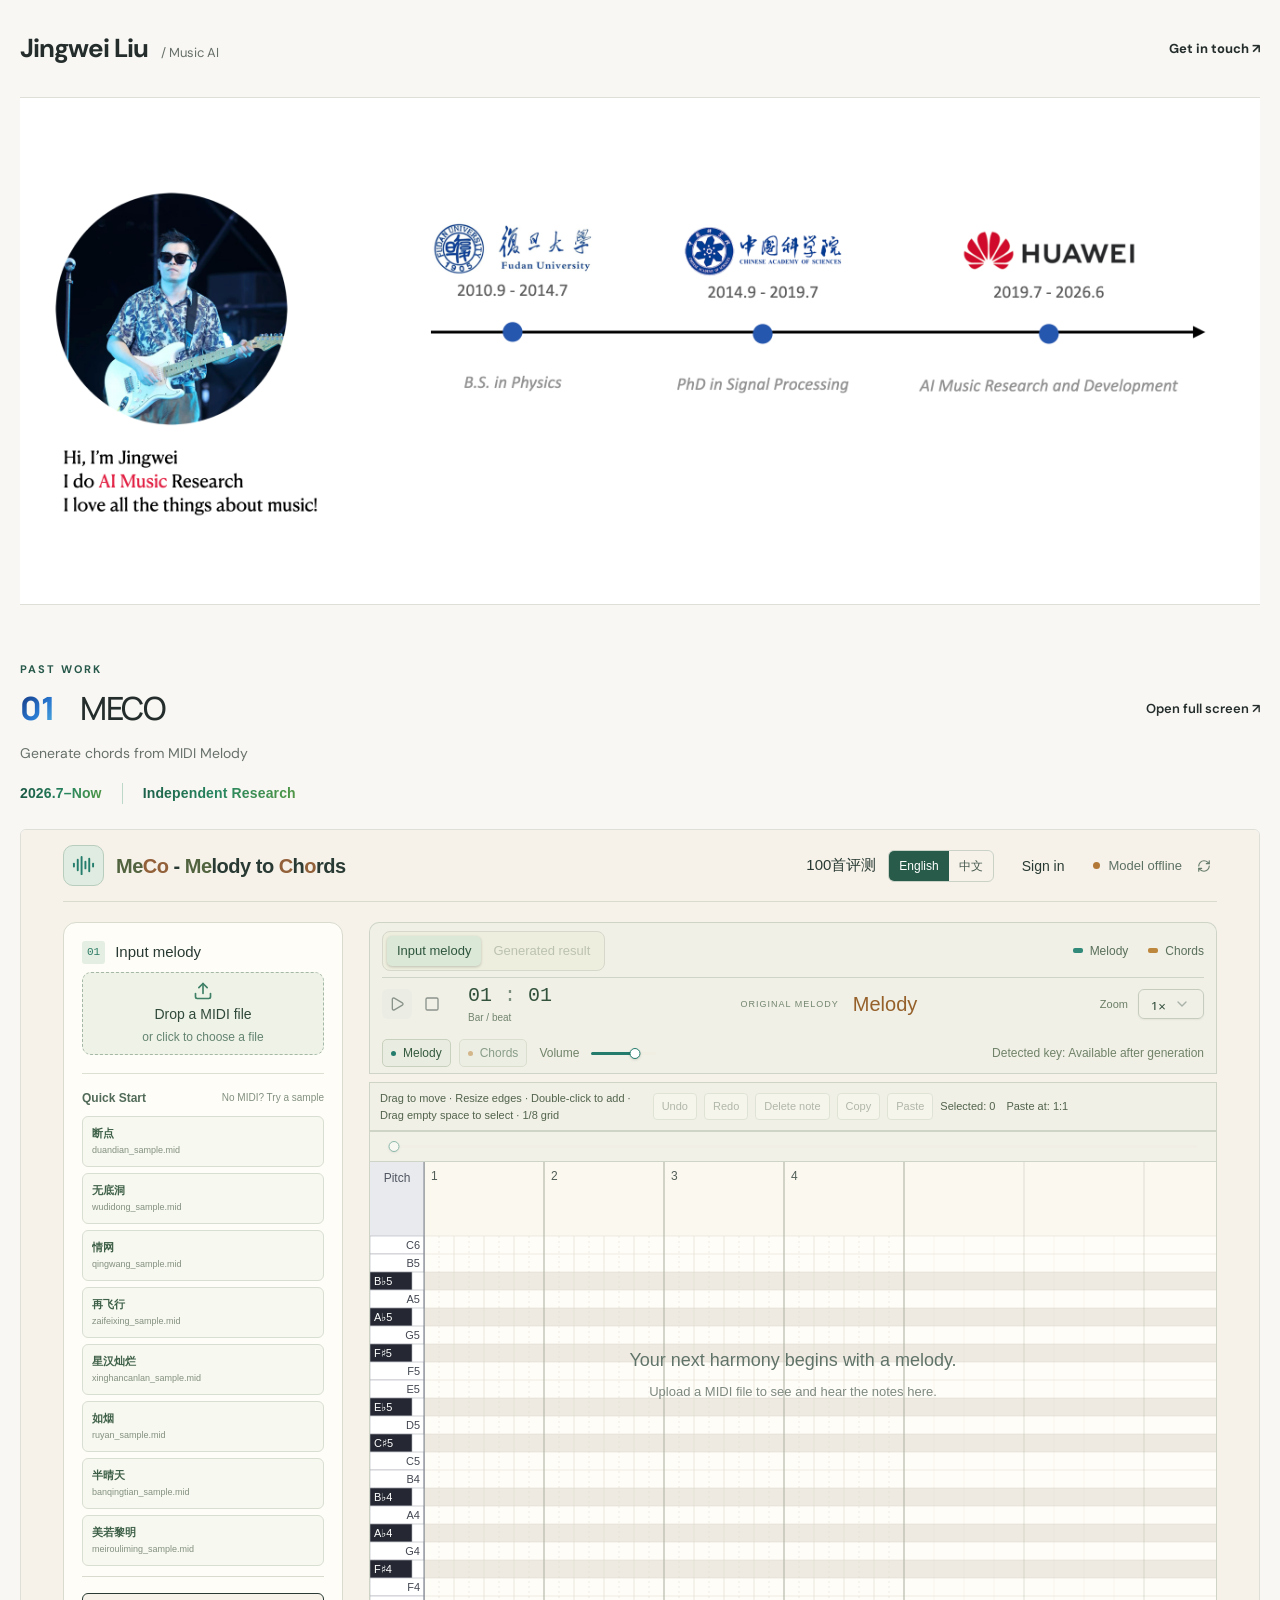
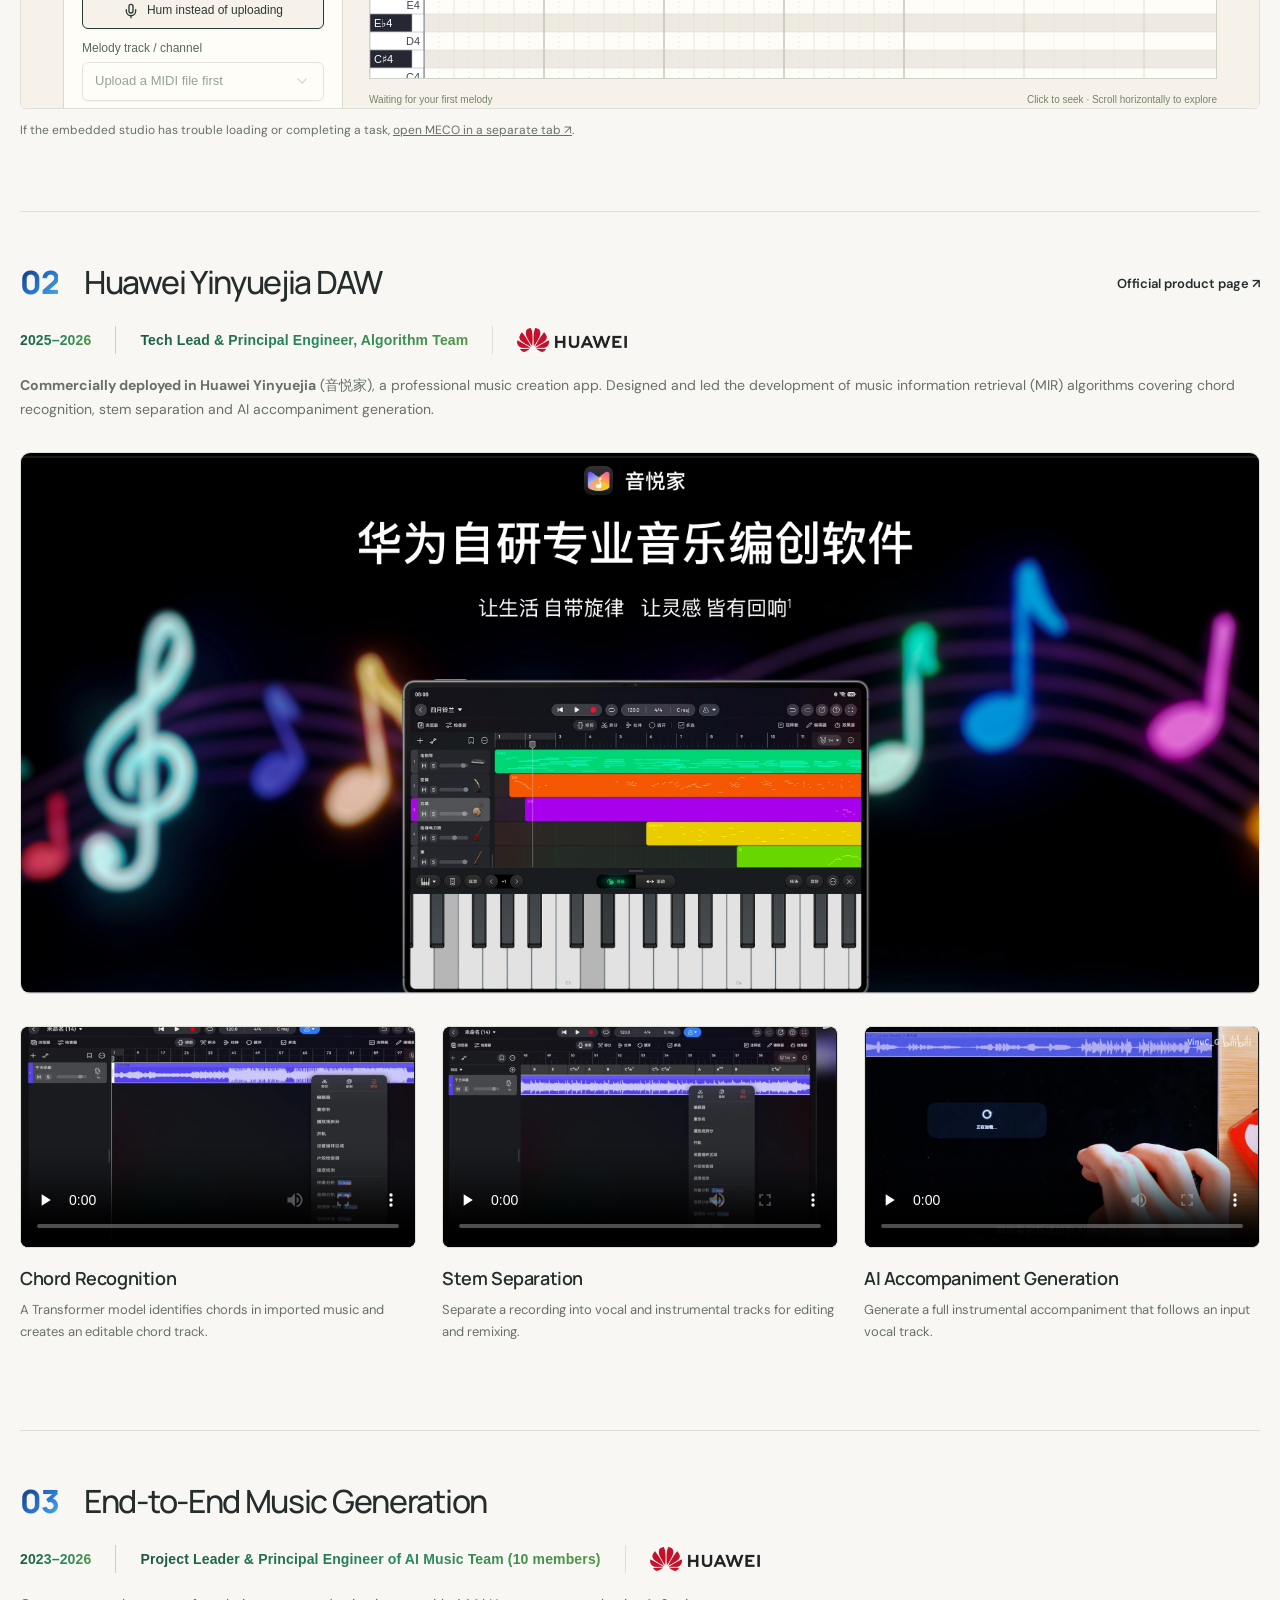
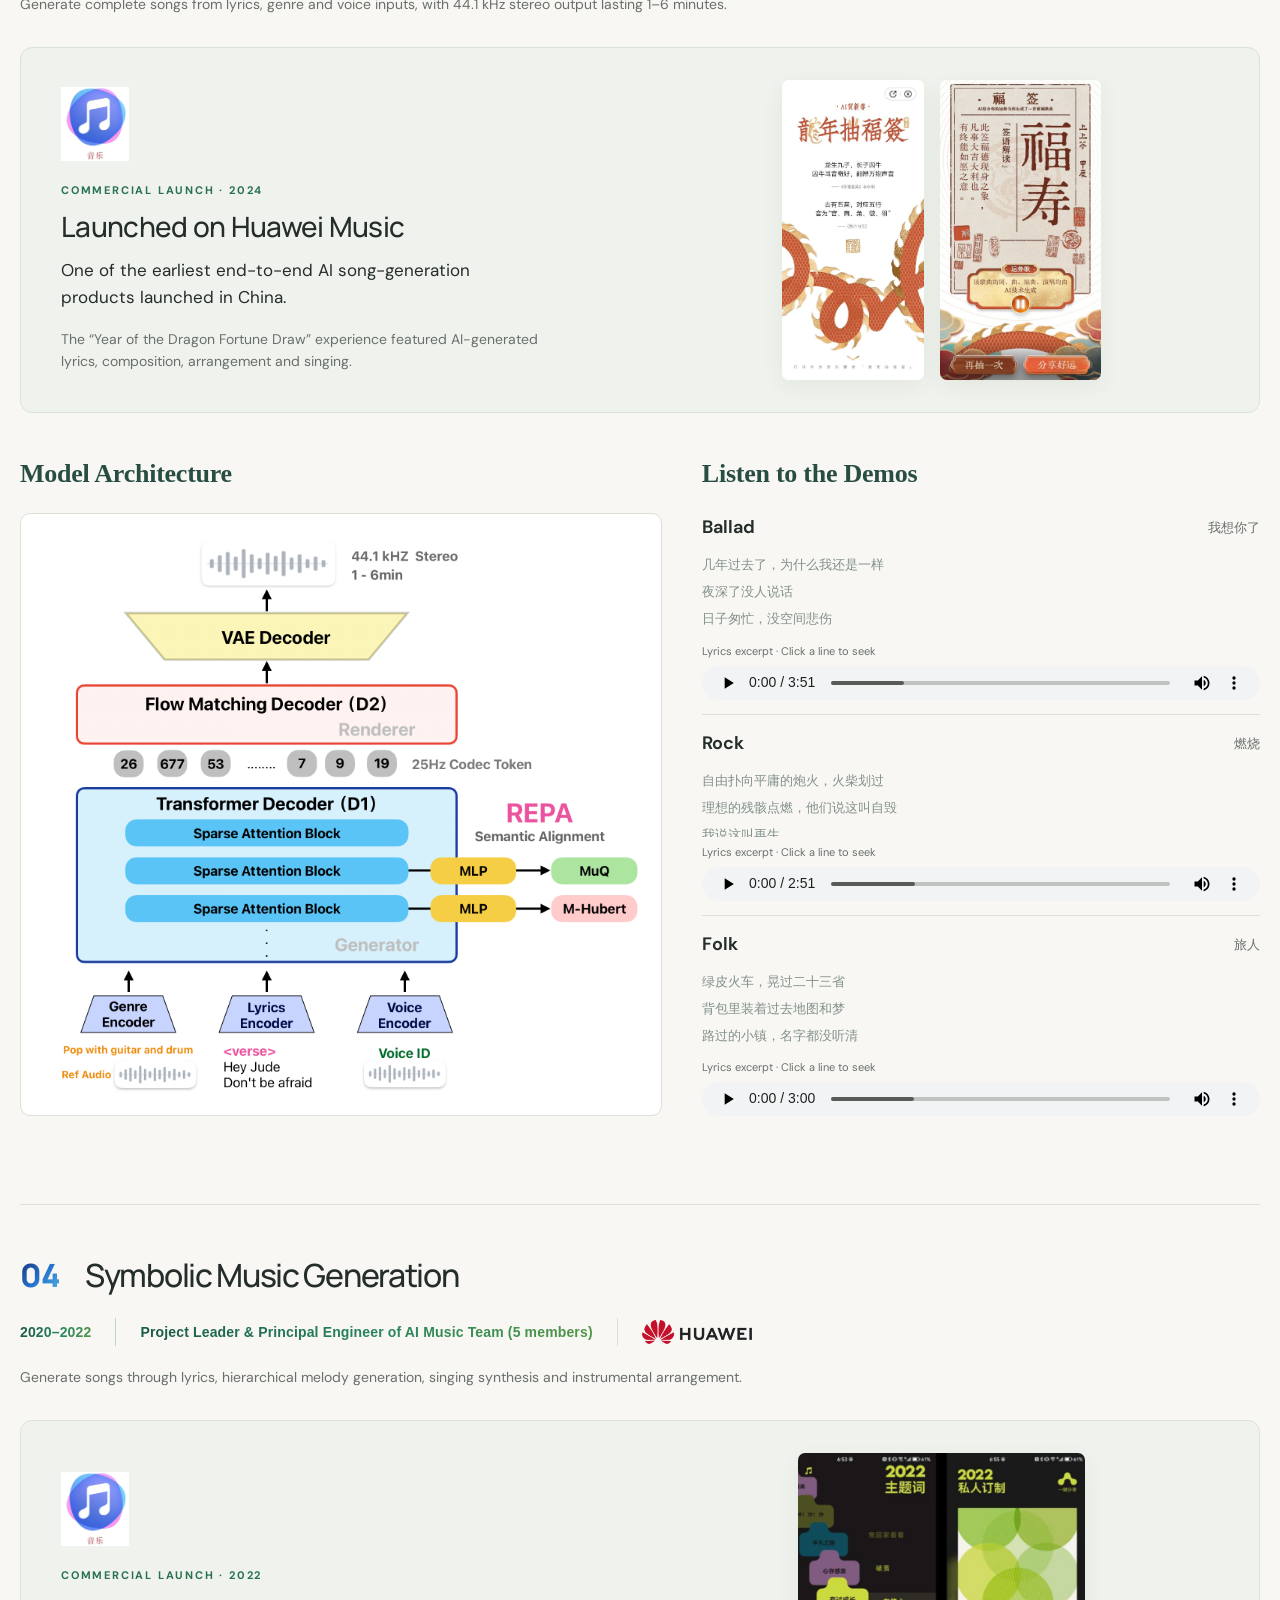
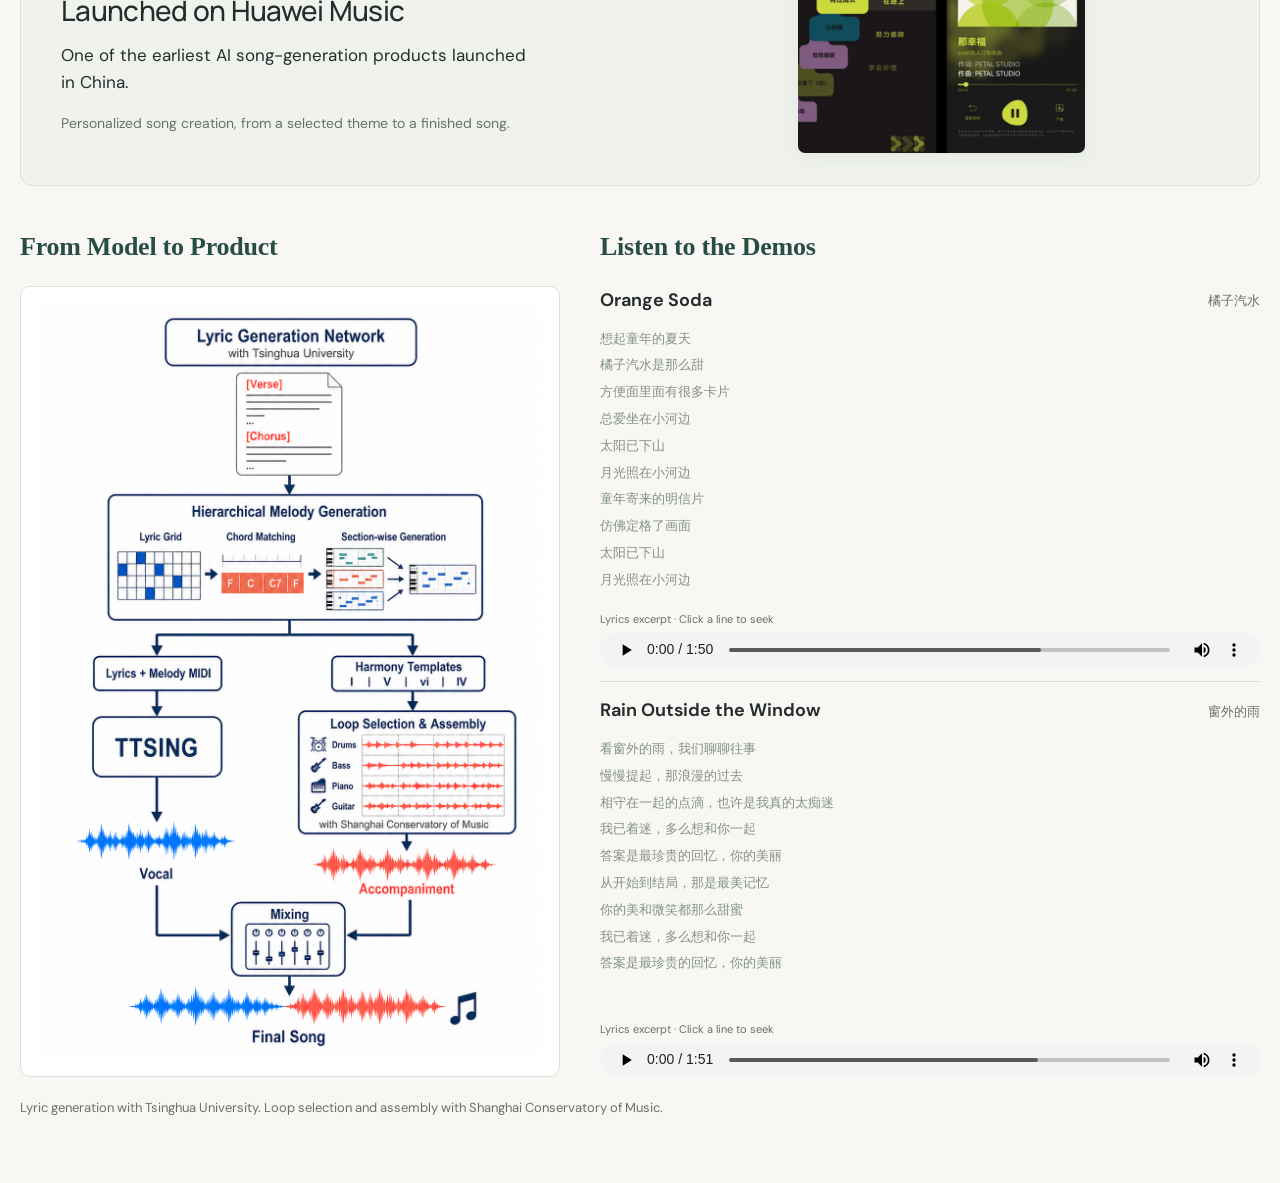
==== index.html @ c00fc721 "Publish homepage and independent bilingual MECO" ====
<!doctype html>
<html lang="en">
<head>
<meta charset="utf-8"><meta name="viewport" content="width=device-width,initial-scale=1">
<title>Jingwei Liu — Music AI Researcher</title>
<meta name="description" content="Jingwei Liu — controllable music generation, music information retrieval, and efficient music AI. Research and systems from musical structure to sound.">
<link rel="stylesheet" href="style.css"><style>.meco-section{padding-left:0;padding-right:0}@media(max-width:600px){.meco-section{padding-left:12px;padding-right:12px}}</style>
<style>
header{padding-left:0;padding-right:0;gap:24px}header nav{margin-left:auto;justify-content:flex-end;text-align:right}
@media(max-width:600px){header{padding-left:12px;padding-right:12px;gap:12px}.wordmark span{display:none}}
.meco-heading{display:grid;grid-template-columns:minmax(0,1fr) auto;column-gap:28px;row-gap:0;align-items:center}
.meco-heading>div{display:contents}
.meco-heading .eyebrow{grid-column:1/-1;grid-row:1}
.meco-heading h2{grid-column:1;grid-row:2;display:flex;align-items:baseline;gap:26px}
.meco-heading>div>p:not(.eyebrow){grid-column:1/-1}
.meco-heading>a{grid-column:2;grid-row:2;align-self:center;justify-self:end;margin:0}
.work-number{flex:none;font-weight:800;letter-spacing:-1.5px;color:#286ac3;background:linear-gradient(135deg,#163c85 10%,#2876cf 55%,#55b4e0 100%);background-clip:text;-webkit-background-clip:text;-webkit-text-fill-color:transparent}
.meco-heading .meco-period{display:flex;align-items:center;flex-wrap:wrap;gap:12px 20px;font-family:-apple-system,BlinkMacSystemFont,"Segoe UI",sans-serif;font-size:13px;letter-spacing:.15px;font-weight:700;color:#a76a2a;margin:18px 0 0;line-height:1.5}
.meco-period time{font-variant-numeric:lining-nums tabular-nums;white-space:nowrap}
.research-type{font:inherit;letter-spacing:inherit;border-left:1px solid #bdd7c8;padding-left:20px}
.meco-period time,.meco-period .research-type{color:#237153;background:linear-gradient(110deg,#185442 0%,#288660 55%,#529744 100%);background-clip:text;-webkit-background-clip:text;-webkit-text-fill-color:transparent}
@media(max-width:600px){.meco-heading{column-gap:14px}.meco-heading h2{gap:18px}.meco-heading>a{font-size:11px;white-space:normal;max-width:90px;text-align:right}}
.product-work{padding:52px 0 64px;border-top:1px solid var(--line);margin-top:24px}
.product-work .meco-heading h2,.product-work .meco-heading>a{grid-row:1}
.product-work .meco-heading{margin-bottom:30px}
.project-meta-row{grid-column:1/-1;display:flex;align-items:center;flex-wrap:wrap;gap:16px 24px;margin:24px 0 12px;font-size:14px;line-height:1.4}
.project-meta-row>time,.project-meta-row>.project-role,.project-meta-row>.project-employer{display:flex;align-items:center;min-height:28px}
.project-meta-row .project-employer{display:flex;align-items:center;padding-left:24px;border-left:1px solid var(--line)}
.project-employer img{display:block;width:110px;height:auto}
.project-meta-row time{font-weight:700;font-variant-numeric:tabular-nums;white-space:nowrap;color:#237153;background:linear-gradient(110deg,#185442,#529744);background-clip:text;-webkit-background-clip:text;-webkit-text-fill-color:transparent}
.project-role{display:flex;align-items:baseline;flex-wrap:wrap;gap:6px 12px;font:inherit;letter-spacing:inherit;padding-left:24px;border-left:1px solid #bdd7c8}
.meco-heading p.meco-period,.project-meta-row{font-family:-apple-system,BlinkMacSystemFont,"Segoe UI",sans-serif;font-size:14px;font-weight:700;letter-spacing:.15px;line-height:1.5}
.meco-period time,.meco-period .research-type,.project-meta-row time,.project-meta-row .project-role{color:#237153;background:linear-gradient(110deg,#185442 0%,#288660 55%,#529744 100%);background-clip:text;-webkit-background-clip:text;-webkit-text-fill-color:transparent}
.project-role small{font-size:10px;letter-spacing:1.4px;text-transform:uppercase;color:var(--muted);font-weight:600}
.product-work .project-summary{max-width:none;width:100%;margin-top:8px;line-height:1.7}
.product-overview{display:block;margin:0 0 32px;overflow:hidden;border:1px solid var(--line);border-radius:10px;background:#000;transition:box-shadow .2s}
.product-overview:hover{box-shadow:0 8px 26px #242d2b18}
.product-overview img{display:block;width:100%;height:auto}
.product-overview:focus-visible{outline:3px solid #288660;outline-offset:5px}
.product-videos{display:grid;grid-template-columns:repeat(3,minmax(0,1fr));gap:26px}
.product-demo{margin:0;min-width:0}
.product-demo video{display:block;width:100%;aspect-ratio:16/9;object-fit:contain;background:#15171b;border:1px solid var(--line);border-radius:8px}
.product-demo figcaption{padding:18px 0 0}
.product-demo h3{font-size:18px;letter-spacing:-.4px;font-weight:600;line-height:1.4}
.product-demo p{font-size:13px;line-height:1.65;color:var(--muted);margin:8px 0 0}
@media(max-width:800px){.product-videos{grid-template-columns:1fr;gap:30px}.product-work{padding-left:12px;padding-right:12px}.product-demo h3{font-size:18px}}

.generation-layout{display:grid;grid-template-columns:minmax(0,1.15fr) minmax(0,1fr);gap:48px;align-items:start}
.generation-layout h3{font-size:22px;margin:0 0 22px;letter-spacing:-.5px}
.model-flow{padding:28px;background:#fff;border:1px solid var(--line);border-radius:12px;text-align:center;color:#283c40}
.model-inputs{display:flex;gap:10px;justify-content:center}.model-inputs span{flex:1;padding:12px 5px;background:#eef3f8;border-radius:5px;font-size:13px}
.model-stage{padding:16px 12px;border:1px solid #c6d7e9;background:#f1f6fb;border-radius:7px;font-weight:650;font-size:16px}.model-stage small{display:block;font-size:12px;font-weight:400;line-height:1.6;color:#5e737c;margin-top:5px}
.model-arrow{display:block;color:#7e9995;font-size:21px;line-height:1.7}.model-stage.renderer{background:#f4f7f0;border-color:#ccd8be}.model-stage.output{background:#1e5547;border:0;color:white}.model-stage.output small{color:#d5e5df}
.model-caption{color:var(--muted);font-size:13px;line-height:1.7;margin:16px 0 0}
.song-demo{padding:20px 0;border-top:1px solid var(--line)}.song-demo:first-of-type{padding-top:0;border-top:0}.song-demo header{padding:0;margin:0 0 10px;border:0;display:flex;justify-content:space-between;align-items:center}.song-demo h4{font-size:20px;font-weight:650;margin:0}.song-demo header span{font-size:13px;color:var(--muted)}.song-demo p{font-size:14px;line-height:1.7;color:var(--muted);margin:0 0 12px}.song-demo audio{display:block;width:100%;height:42px}
.launch-note{padding:18px 22px;border-left:3px solid #398a65;background:#edf3ed;margin:0 0 34px;color:#245a45;font-size:15px;line-height:1.6}.launch-note strong{display:block;font-weight:700}.launch-note span{font-size:13px;color:#597369}
@media(max-width:800px){.generation-layout{grid-template-columns:1fr;gap:32px}.model-flow{padding:20px}.generation-layout h3{font-size:20px}}

.original-model{display:block;background:white;border:1px solid var(--line);border-radius:10px;padding:18px}.original-model img{display:block;width:100%;height:auto}.song-demo header{height:auto;min-height:0;max-width:none}.song-demo{padding:22px 0}.lyric-window{height:132px;overflow-y:auto;scroll-behavior:smooth;position:relative;margin:12px 0 16px;scrollbar-width:thin}.lyric-line{display:block;width:100%;text-align:left;background:none;border:0;padding:6px 0;color:#829089;font:inherit;font-size:14px;line-height:1.65;cursor:pointer;transition:color .2s}.lyric-line.is-active{color:#216449;font-weight:700}.lyric-line:hover{color:#216449}.lyric-line:focus-visible{outline:2px solid #216449;outline-offset:-2px}.lyric-status{font-size:12px;color:var(--muted)}@media(prefers-reduced-motion:reduce){.lyric-window{scroll-behavior:auto}.lyric-line{transition:none}}

.music-launch{display:grid;grid-template-columns:1fr 1fr;gap:48px;align-items:center;padding:32px 40px;margin:0 0 44px;background:#f0f3ed;border:1px solid #d9e3d6;border-radius:12px}
.music-app-icon{width:68px;height:auto;display:block;margin-bottom:20px}.launch-kicker{font-size:11px;letter-spacing:1.8px;color:#287250;font-weight:700;margin:0 0 10px}.launch-copy h3{font-size:28px;letter-spacing:-.7px;line-height:1.2;margin:0 0 14px}.launch-copy>p:not(.launch-kicker){font-size:17px;line-height:1.6;margin:0 0 16px;max-width:480px}.launch-copy>p.launch-detail{font-size:14px;color:var(--muted);margin-bottom:0}.launch-gallery{display:flex;gap:16px;justify-content:center;align-items:center}.launch-gallery a{display:block;max-width:44%;border-radius:7px;overflow:hidden;box-shadow:0 6px 22px #243d3010}.launch-gallery img{display:block;width:auto;max-width:100%;height:300px;object-fit:contain;background:white}
.generation-layout{grid-template-columns:minmax(0,1.15fr) minmax(0,1fr);gap:0 40px;align-items:stretch}.model-column,.demo-column{display:contents}.model-column h3{grid-column:1;grid-row:1}.demo-column h3{grid-column:2;grid-row:1}.original-model{grid-column:1;grid-row:2}.demo-list{grid-column:2;grid-row:2;height:0;min-height:100%;display:grid;grid-template-rows:repeat(3,minmax(0,1fr));gap:0}
.demo-list .song-demo{min-height:0;display:flex;flex-direction:column;padding:14px 0;overflow:hidden}.demo-list .song-demo:first-child{padding-top:0}.demo-list .song-demo:last-child{padding-bottom:0}.demo-list .song-demo header{flex:none;margin:0 0 6px}.demo-list .song-demo h4{font-size:18px}.demo-list .lyric-window{height:0;min-height:32px;flex:1;margin:4px 0 8px}.demo-list .lyric-line{font-size:13px;padding:3px 0;line-height:1.6}.demo-list .lyric-status{font-size:11px;margin:0 0 6px;line-height:1.4}.demo-list audio{height:34px;flex:none}
@media(max-width:1000px){.music-launch{padding:24px;gap:24px}.launch-gallery img{height:250px}.generation-layout{column-gap:24px}.original-model{padding:12px}}
@media(max-width:1000px){.music-launch{grid-template-columns:1fr;padding:24px 20px;gap:26px}.launch-copy h3{font-size:24px}.launch-gallery img{height:auto;max-height:330px;width:100%}.generation-layout{display:block}.model-column,.demo-column{display:block}.demo-column{margin-top:28px}.demo-list{height:auto;min-height:0;display:block}.demo-list .song-demo{padding:18px 0;overflow:visible}.demo-list .lyric-window{height:90px;flex:none}.demo-list audio{height:40px}.music-app-icon{width:56px}}

/* Editorial headings for the architecture and listening sections. */
.generation-layout h3{font-family:Georgia,"Times New Roman",serif;font-size:26px;font-weight:600;letter-spacing:-.25px;line-height:1.3;color:#284d43;margin:0 0 22px;font-kerning:normal}
@media(max-width:800px){.generation-layout h3{font-size:23px;margin-bottom:18px}}

#symbolic-generation .generation-layout{grid-template-columns:minmax(0,.9fr) minmax(0,1.1fr)}
#symbolic-generation .demo-list{grid-template-rows:repeat(2,minmax(0,1fr))}
.symbolic-gallery a{max-width:100%}.symbolic-gallery img{height:300px;width:auto}
.collaboration-note{font-size:13px;line-height:1.7;color:var(--muted);margin:20px 0 0}
@media(max-width:1000px){.symbolic-gallery img{height:auto;max-height:340px;width:100%}}
</style>
</head>
<body>
<header><a class="wordmark" href="#">Jingwei Liu<span> / Music AI</span></a><nav aria-label="Main navigation"><a class="nav-contact" href="mailto:jingweiliu.research@gmail.com">Get in touch ↗</a></nav></header>
<main>
<section class="cover-hero" aria-label="Jingwei Liu — introduction">
<h1 class="visually-hidden">Hi, I’m Jingwei. I do AI Music Research. I love all the things about music!</h1>
<img class="intro-cover" src="assets/intro-cover.png" alt="Jingwei playing guitar on stage. Education and career timeline: Fudan University, B.S. in Physics, September 2010–July 2014; Chinese Academy of Sciences, PhD in Signal Processing, September 2014–July 2019; Huawei, AI Music Research and Development, July 2019–June 2026." width="2668" height="862" fetchpriority="high">
<div class="cover-actions"></div>
</section>
<section id="meco" class="meco-section" aria-labelledby="meco-title">
<div class="meco-heading"><div><p class="eyebrow">PAST WORK</p><h2 id="meco-title"><span class="work-number">01</span><span>MECO</span></h2><p>Generate chords from MIDI Melody</p><p class="meco-period"><time datetime="2026-07">2026.7–Now</time><span class="research-type">Independent Research</span></p></div><a class="text-link" href="meco/" target="_blank" rel="noopener">Open full screen ↗</a></div>
<iframe src="meco/?v=a233455b7c97" title="MECO interactive chord generation studio" allow="autoplay; fullscreen; microphone" loading="lazy" referrerpolicy="strict-origin-when-cross-origin"></iframe>
<p class="meco-help">If the embedded studio has trouble loading or completing a task, <a href="meco/" target="_blank" rel="noopener">open MECO in a separate tab ↗</a>.</p>
</section>
<section id="yinyuejia" class="product-work" aria-labelledby="yinyuejia-title">
<div class="meco-heading"><div>
<h2 id="yinyuejia-title"><span class="work-number">02</span><span>Huawei Yinyuejia DAW</span></h2>
<div class="project-meta-row"><time>2025–2026</time><span class="project-role">Tech Lead &amp; Principal Engineer, Algorithm Team</span><span class="project-employer"><img src="assets/yinyuejia/huawei-logo.png" alt="Huawei" width="110" loading="lazy"></span></div>
<p class="project-summary"><strong>Commercially deployed in Huawei Yinyuejia</strong> (音悦家), a professional music creation app. Designed and led the development of music information retrieval (MIR) algorithms covering chord recognition, stem separation and AI accompaniment generation.</p>
</div><a class="text-link" href="https://consumer.huawei.com/cn/mobileservices/yinyuejia/" target="_blank" rel="noopener">Official product page ↗</a></div>
<a class="product-overview" href="https://consumer.huawei.com/cn/mobileservices/yinyuejia/" target="_blank" rel="noopener" aria-label="Explore Huawei Yinyuejia on the official product website (Chinese)"><img src="assets/yinyuejia/product-overview.png" alt="Huawei Yinyuejia professional music creation software: official product visual with a tablet showing the multitrack studio and virtual piano." loading="lazy"></a>
<div class="product-videos">
<figure class="product-demo">
<video controls playsinline preload="none" poster="assets/yinyuejia/chord-recognition.jpg" aria-label="Huawei Yinyuejia chord recognition demonstration"><source src="assets/yinyuejia/chord-recognition.mp4" type="video/mp4">Your browser does not support video. <a href="assets/yinyuejia/chord-recognition.mp4">Watch the chord recognition demo</a>.</video>
<figcaption><h3>Chord Recognition</h3><p>A Transformer model identifies chords in imported music and creates an editable chord track.</p></figcaption>
</figure>
<figure class="product-demo">
<video controls playsinline preload="none" poster="assets/yinyuejia/stem-separation.jpg" aria-label="Huawei Yinyuejia stem separation demonstration"><source src="assets/yinyuejia/stem-separation.mp4" type="video/mp4">Your browser does not support video. <a href="assets/yinyuejia/stem-separation.mp4">Watch the stem separation demo</a>.</video>
<figcaption><h3>Stem Separation</h3><p>Separate a recording into vocal and instrumental tracks for editing and remixing.</p></figcaption>
</figure>
<figure class="product-demo">
<video controls playsinline preload="none" poster="assets/yinyuejia/ai-accompaniment.jpg" aria-label="Huawei Yinyuejia AI accompaniment generation demonstration"><source src="assets/yinyuejia/ai-accompaniment.mp4" type="video/mp4">Your browser does not support video. <a href="assets/yinyuejia/ai-accompaniment.mp4">Watch the AI accompaniment demo</a>.</video>
<figcaption><h3>AI Accompaniment Generation</h3><p>Generate a full instrumental accompaniment that follows an input vocal track.</p></figcaption>
</figure>
</div>
</section>
<section id="music-generation" class="product-work" aria-labelledby="music-generation-title">
<div class="meco-heading"><div>
<h2 id="music-generation-title"><span class="work-number">03</span><span>End-to-End Music Generation</span></h2>
<div class="project-meta-row"><time>2023–2026</time><span class="project-role">Project Leader &amp; Principal Engineer of AI Music Team (10 members)</span><span class="project-employer"><img src="assets/yinyuejia/huawei-logo.png" alt="Huawei" width="110" loading="lazy"></span></div>
<p class="project-summary">Generate complete songs from lyrics, genre and voice inputs, with 44.1 kHz stereo output lasting 1–6 minutes.</p>
</div></div>
<div class="music-launch">
<div class="launch-copy"><img class="music-app-icon" src="assets/yinyuejia/huawei-music-icon.png" alt="Huawei Music" width="296" height="322"><p class="launch-kicker">COMMERCIAL LAUNCH · 2024</p><h3>Launched on Huawei Music</h3><p>One of the earliest end-to-end AI song-generation products launched in China.</p><p class="launch-detail">The “Year of the Dragon Fortune Draw” experience featured AI-generated lyrics, composition, arrangement and singing.</p></div>
<div class="launch-gallery"><a href="assets/yinyuejia/huawei-music-campaign.jpg" target="_blank" rel="noopener"><img src="assets/yinyuejia/huawei-music-campaign.jpg" alt="Huawei Music Year of the Dragon Fortune Draw campaign" loading="lazy"></a><a href="assets/yinyuejia/huawei-music-launch.png" target="_blank" rel="noopener"><img src="assets/yinyuejia/huawei-music-launch.png" alt="Fortune card with an AI-generated song, including lyrics, composition, arrangement and singing" loading="lazy"></a></div>
</div>
<div class="generation-layout">
<div class="model-column"><h3>Model Architecture</h3>
<a class="original-model" href="assets/yinyuejia/model-architecture.png" target="_blank" rel="noopener" aria-label="Open original model architecture at full size"><img src="assets/yinyuejia/model-architecture.png" alt="Original architecture diagram from the presentation: Transformer Decoder D1, flow matching Decoder D2, VAE Decoder and REPA alignment." width="1610" height="1506"></a></div>
<div class="demo-column"><h3>Listen to the Demos</h3><div class="demo-list">
<article class="song-demo" data-lyrics="ballad"><header><h4>Ballad</h4><span lang="zh">我想你了</span></header><div class="lyric-window" lang="zh" aria-label="Synced lyrics excerpt"></div><script type="application/json" class="lyric-data">[{"start": 21.64, "end": 27.9, "text": "几年过去了，为什么我还是一样"}, {"start": 28.9, "end": 32.46, "text": "夜深了没人说话"}, {"start": 34.9, "end": 39.96, "text": "日子匆忙，没空间悲伤"}, {"start": 43.92, "end": 49.78, "text": "在这个不停歇的城市里面闯荡"}, {"start": 50.9, "end": 54.3, "text": "我开始学会遗忘"}, {"start": 56.02, "end": 60.96, "text": "关于爱情渐渐地被边缘化"}, {"start": 60.96, "end": 66.46, "text": "关于幸福甚至都不敢想象"}, {"start": 70.3, "end": 75.3, "text": "当时的我们太轻狂，说放就放"}, {"start": 75.92, "end": 81.34, "text": "后来的我们跌跌撞撞受了点伤"}, {"start": 81.34, "end": 85.6, "text": "你的脸庞是最温柔的阳光"}, {"start": 86.34, "end": 91.06, "text": "可惜了爱在不对的时间上"}, {"start": 95.34, "end": 100.48, "text": "当时的我们太潇洒故作坚强"}, {"start": 100.48, "end": 106.78, "text": "后来的我们回不去了天真的模样"}, {"start": 107.8, "end": 112.8, "text": "人来人往有几个留在心上"}, {"start": 112.8, "end": 118.42, "text": "天色暗了，寂寞醒了，我想你了"}, {"start": 127.58, "end": 133.18, "text": "当时的我们太潇洒故作坚强"}, {"start": 133.18, "end": 139.9, "text": "后来的我们回不去了天真的模样"}, {"start": 139.9, "end": 145.68, "text": "人来人往有几个留在心上"}, {"start": 145.68, "end": 150.84, "text": "天色暗了，寂寞醒了，我想你了"}, {"start": 160.16, "end": 165.84, "text": "当时的我们太潇洒故作坚强"}, {"start": 165.84, "end": 172.58, "text": "后来的我们回不去了天真的模样"}, {"start": 172.58, "end": 178.22, "text": "人来人往有几个留在心上"}, {"start": 178.22, "end": 187.32, "text": "天色暗了，寂寞醒了，我想你了"}]</script><p class="lyric-status">Lyrics excerpt · Click a line to seek</p><audio controls preload="metadata" aria-label="Ballad music generation demo"><source src="assets/yinyuejia/ballad-demo.mp3" type="audio/mpeg"><a href="assets/yinyuejia/ballad-demo.mp3">Listen to Ballad</a></audio></article>
<article class="song-demo" data-lyrics="rock"><header><h4>Rock</h4><span lang="zh">燃烧</span></header><div class="lyric-window" lang="zh" aria-label="Synced lyrics excerpt"></div><script type="application/json" class="lyric-data">[{"start": 13.0, "end": 16.48, "text": "自由扑向平庸的炮火，火柴划过"}, {"start": 18.16, "end": 22.3, "text": "理想的残骸点燃，他们说这叫自毁"}, {"start": 23.48, "end": 25.3, "text": "我说这叫再生"}, {"start": 25.92, "end": 29.36, "text": "灰烬里才有最干净的灵魂"}, {"start": 29.36, "end": 35.04, "text": "烧吧，烧吧，烧光所有标准"}, {"start": 35.04, "end": 40.38, "text": "烧掉年龄，烧掉身份，烧掉分寸"}, {"start": 40.38, "end": 44.18, "text": "我只要这一瞬，别的都不用过问"}, {"start": 44.18, "end": 47.68, "text": "哪怕天亮之后，只剩烟尘"}, {"start": 70.04, "end": 73.44, "text": "办公室的灯凌晨两点还亮着"}, {"start": 75.36, "end": 79.26, "text": "我对着屏幕写着别人的梦想"}, {"start": 80.66, "end": 85.94, "text": "打印机吐出的每一张纸，都不是我想说的话"}, {"start": 86.9, "end": 92.12, "text": "烧吧，烧吧，烧光所有标准"}, {"start": 92.12, "end": 97.4, "text": "烧掉加班，烧掉房贷，烧掉安稳"}, {"start": 98.08, "end": 101.14, "text": "我只要这一瞬，为自己升温"}, {"start": 101.14, "end": 105.0, "text": "哪怕天亮之后，从头来过"}]</script><p class="lyric-status">Lyrics excerpt · Click a line to seek</p><audio controls preload="metadata" aria-label="Rock music generation demo"><source src="assets/yinyuejia/rock-demo.mp3" type="audio/mpeg"><a href="assets/yinyuejia/rock-demo.mp3">Listen to Rock</a></audio></article>
<article class="song-demo" data-lyrics="folk"><header><h4>Folk</h4><span lang="zh">旅人</span></header><div class="lyric-window" lang="zh" aria-label="Synced lyrics excerpt"></div><script type="application/json" class="lyric-data">[{"start": 14.0, "end": 19.14, "text": "绿皮火车，晃过二十三省"}, {"start": 21.0, "end": 25.86, "text": "背包里装着过去地图和梦"}, {"start": 27.12, "end": 33.26, "text": "路过的小镇，名字都没听清"}, {"start": 33.26, "end": 39.66, "text": "只有站台名记得我的曾经"}, {"start": 39.66, "end": 45.34, "text": "我是个没有终点的旅人"}, {"start": 46.44, "end": 52.44, "text": "把离别练成最闪耀的技能"}, {"start": 53.58, "end": 60.3, "text": "风往哪吹我就往哪里飞奔"}, {"start": 61.44, "end": 66.28, "text": "反正都没有等我的人"}, {"start": 80.08, "end": 85.8, "text": "候车室的灯亮得像手术台"}, {"start": 87.1, "end": 92.86, "text": "每次出发都把自己拆开"}, {"start": 93.86, "end": 99.68, "text": "留下一半在起点，带着一半赶路"}, {"start": 100.78, "end": 106.5, "text": "这样不算多远，都不算离开"}, {"start": 106.5, "end": 113.24, "text": "我是个没有终点的旅人"}, {"start": 113.86, "end": 119.7, "text": "把车厢当成移动的家门"}, {"start": 120.7, "end": 125.88, "text": "窗外风景一阵阵后退"}, {"start": 126.7, "end": 134.5, "text": "仿佛时光倒流回到某个黄昏"}]</script><p class="lyric-status">Lyrics excerpt · Click a line to seek</p><audio controls preload="metadata" aria-label="Folk music generation demo"><source src="assets/yinyuejia/folk-demo.mp3" type="audio/mpeg"><a href="assets/yinyuejia/folk-demo.mp3">Listen to Folk</a></audio></article>
</div></div></div>
</section>
<section id="symbolic-generation" class="product-work" aria-labelledby="symbolic-generation-title">
<div class="meco-heading"><div><h2 id="symbolic-generation-title"><span class="work-number">04</span><span>Symbolic Music Generation</span></h2>
<div class="project-meta-row"><time>2020–2022</time><span class="project-role">Project Leader &amp; Principal Engineer of AI Music Team (5 members)</span><span class="project-employer"><img src="assets/yinyuejia/huawei-logo.png" alt="Huawei" width="110" loading="lazy"></span></div>
<p class="project-summary">Generate songs through lyrics, hierarchical melody generation, singing synthesis and instrumental arrangement.</p></div></div>
<div class="music-launch"><div class="launch-copy"><img class="music-app-icon" src="assets/yinyuejia/huawei-music-icon.png" alt="Huawei Music" width="296" height="322"><p class="launch-kicker">COMMERCIAL LAUNCH · 2022</p><h3>Launched on Huawei Music</h3><p>One of the earliest AI song-generation products launched in China.</p><p class="launch-detail">Personalized song creation, from a selected theme to a finished song.</p></div><div class="launch-gallery symbolic-gallery"><a href="assets/yinyuejia/symbolic-launch.png" target="_blank" rel="noopener"><img src="assets/yinyuejia/symbolic-launch.png" alt="Original Huawei Music 2022 interface showing theme selection and a personalized generated song" loading="lazy" width="1376" height="1438"></a></div></div>
<div class="generation-layout"><div class="model-column"><h3>From Model to Product</h3><a class="original-model" href="assets/yinyuejia/symbolic-architecture.png" target="_blank" rel="noopener" aria-label="Open original symbolic music generation architecture"><img src="assets/yinyuejia/symbolic-architecture.png" alt="Original PPT architecture: lyric generation with Tsinghua University; hierarchical melody generation; TTSING vocals; harmony templates and loop assembly with Shanghai Conservatory of Music; mixing into a final song." width="1024" height="1536"></a></div>
<div class="demo-column"><h3>Listen to the Demos</h3><div class="demo-list">
<article class="song-demo" data-lyrics="orange-soda"><header><h4>Orange Soda</h4><span lang="zh">橘子汽水</span></header><div class="lyric-window" lang="zh" aria-label="Synced lyrics excerpt"></div><script type="application/json" class="lyric-data">[{"start": 10.54, "end": 14.46, "text": "想起童年的夏天"}, {"start": 16.02, "end": 20.44, "text": "橘子汽水是那么甜"}, {"start": 22.08, "end": 27.8, "text": "方便面里面有很多卡片"}, {"start": 27.8, "end": 31.84, "text": "总爱坐在小河边"}, {"start": 33.52, "end": 37.74, "text": "太阳已下山"}, {"start": 37.74, "end": 43.46, "text": "月光照在小河边"}, {"start": 44.8, "end": 49.96, "text": "童年寄来的明信片"}, {"start": 49.96, "end": 55.52, "text": "仿佛定格了画面"}, {"start": 67.66, "end": 71.8, "text": "太阳已下山"}, {"start": 71.8, "end": 77.26, "text": "月光照在小河边"}]</script><p class="lyric-status">Lyrics excerpt · Click a line to seek</p><audio controls preload="metadata" aria-label="Orange Soda symbolic song generation demo"><source src="assets/yinyuejia/orange-soda-demo.mp3" type="audio/mpeg"><a href="assets/yinyuejia/orange-soda-demo.mp3">Listen to Orange Soda</a></audio></article>
<article class="song-demo" data-lyrics="rain-outside"><header><h4>Rain Outside the Window</h4><span lang="zh">窗外的雨</span></header><div class="lyric-window" lang="zh" aria-label="Synced lyrics excerpt"></div><script type="application/json" class="lyric-data">[{"start": 12.58, "end": 18.26, "text": "看窗外的雨，我们聊聊往事"}, {"start": 19.5, "end": 25.02, "text": "慢慢提起，那浪漫的过去"}, {"start": 26.68, "end": 37.5, "text": "相守在一起的点滴，也许是我真的太痴迷"}, {"start": 39.48, "end": 45.78, "text": "我已着迷，多么想和你一起"}, {"start": 45.78, "end": 52.34, "text": "答案是最珍贵的回忆，你的美丽"}, {"start": 52.34, "end": 59.06, "text": "从开始到结局，那是最美记忆"}, {"start": 59.06, "end": 65.76, "text": "你的美和微笑都那么甜蜜"}, {"start": 79.42, "end": 85.7, "text": "我已着迷，多么想和你一起"}, {"start": 85.7, "end": 92.4, "text": "答案是最珍贵的回忆，你的美丽"}]</script><p class="lyric-status">Lyrics excerpt · Click a line to seek</p><audio controls preload="metadata" aria-label="Rain Outside the Window symbolic song generation demo"><source src="assets/yinyuejia/rain-outside-demo.mp3" type="audio/mpeg"><a href="assets/yinyuejia/rain-outside-demo.mp3">Listen to Rain Outside the Window</a></audio></article>
</div></div></div><p class="collaboration-note">Lyric generation with Tsinghua University. Loop selection and assembly with Shanghai Conservatory of Music.</p></section>
</main>

<script src="assets/yinyuejia/lyrics-player.js" defer></script>
</body></html>
---- style.css ----
@import url('https://fonts.googleapis.com/css2?family=DM+Sans:wght@400;500;600;700&family=Manrope:wght@400;500;600;700;800&display=swap');
:root{--bg:#f8f7f3;--ink:#242d2b;--muted:#68706b;--green:#28594b;--line:#dedfd7;--accent:#d9e4b9}*{box-sizing:border-box}html{scroll-behavior:smooth;scroll-padding-top:85px}body{margin:0;background:var(--bg);color:var(--ink);font-family:'DM Sans',Arial,sans-serif;font-size:16px;line-height:1.65}a{color:inherit;text-decoration:none}button{font:inherit;cursor:pointer}a:focus-visible,button:focus-visible{outline:3px solid #ac7026;outline-offset:5px}header,main,footer{max-width:1240px;margin:auto}header{height:98px;display:flex;align-items:center;justify-content:space-between;padding:0 40px;border-bottom:1px solid var(--line)}.wordmark{font-size:26px;font-weight:700;letter-spacing:-1px}.wordmark span{font-size:13px;font-weight:400;letter-spacing:0;margin-left:10px;color:var(--muted)}nav{display:flex;gap:30px;font-size:13px}nav a:hover,.text-link:hover{color:var(--green);text-decoration:underline}.nav-contact{font-weight:700}.hero{display:grid;grid-template-columns:1.2fr 1fr;gap:65px;align-items:center;padding:86px 40px 80px}.eyebrow{font-size:11px;font-weight:700;letter-spacing:2px;color:var(--green);margin:0 0 24px}h1,h2,h3{font-family:Manrope,Arial,sans-serif;line-height:1.18;font-weight:500;margin:0;letter-spacing:-1.3px}h1{font-size:64px;letter-spacing:-3.5px}h1 em{font-family:Georgia,serif;font-weight:400;color:var(--green)}.intro{font-size:18px;max-width:520px;margin:26px 0 18px}.bio{font-size:13px;color:var(--muted)}.actions{display:flex;gap:26px;align-items:center;margin-top:30px}.button{background:var(--green);color:white;padding:12px 21px;border-radius:4px;font-size:13px}.button span{margin-left:22px}.text-link{font-size:13px;font-weight:600}.music-art{background:#e9ecdf;border:1px solid #d7ddc9;border-radius:3px;padding:26px;transform:rotate(2deg);box-shadow:12px 18px 0 #eeeee6}.art-top,.art-bottom{display:flex;justify-content:space-between;font-size:9px;letter-spacing:1.6px;color:#66715e}.staff{height:135px;margin:40px 0 12px;position:relative;background:repeating-linear-gradient(0deg,transparent 0,transparent 25px,#c5ccb7 26px,#c5ccb7 27px)}.staff i{position:absolute;width:17px;height:12px;background:var(--green);border-radius:50%;left:var(--x);top:var(--y);transform:rotate(-20deg)}.staff i:after{content:'';position:absolute;height:45px;width:2px;background:var(--green);right:0;bottom:5px;transform:rotate(20deg);transform-origin:bottom}.chord-art{display:flex;justify-content:space-around;color:var(--green);font-family:Georgia,serif;font-size:19px}.wave{width:100%;height:90px;margin:12px 0}.wave path{fill:none;stroke:#859963;stroke-width:1.2}.art-bottom{border-top:1px solid #c5ccb7;padding-top:16px;letter-spacing:0;font-size:11px}.impact{margin:0 40px;border-block:1px solid var(--line);padding:23px 0;display:flex;align-items:center;justify-content:space-between;gap:15px}.impact p{font-size:9px;color:var(--muted);letter-spacing:1px;line-height:1.6}.impact p:last-child{letter-spacing:0;font-size:10px}.impact span{font-size:16px;font-weight:600;letter-spacing:-.4px}.section{padding:75px 40px}.research{display:grid;grid-template-columns:1fr 1fr;gap:85px}h2{font-size:35px}.research-copy>p{margin-top:0;color:var(--muted)}.tags{display:flex;gap:8px;flex-wrap:wrap;margin-top:23px}.tags span{font-size:10px;border:1px solid #d3d8cb;padding:5px 10px;border-radius:3px;color:#51614e}.section-title{display:flex;align-items:end;justify-content:space-between;gap:20px;margin-bottom:32px}.section-title .eyebrow{margin-bottom:15px}.small-label{font-size:9px;letter-spacing:1.4px;color:var(--muted);white-space:nowrap}.work{padding-top:10px}.featured{border:1px solid #d9ded0;background:#eeefe7;display:grid;grid-template-columns:1fr 1.1fr;gap:55px;padding:38px;border-radius:5px}.project-meta{font-size:10px;letter-spacing:1.2px;color:var(--green);margin:0 0 18px}h3{font-size:25px}.project-copy>p:not(.project-meta){font-size:14px}.subtle{color:var(--muted)}.demo{align-self:center;padding:26px;background:var(--bg);border:1px solid #d8dcce;border-radius:4px}.demo-head{display:flex;justify-content:space-between;align-items:center;font-size:9px;letter-spacing:1px;gap:8px}.pill{font-size:9px;color:var(--muted);border:1px solid var(--line);padding:3px 7px;letter-spacing:0}.demo-title{font-family:Georgia,serif;font-size:23px}.chord-buttons{display:grid;grid-template-columns:repeat(4,1fr);gap:9px}.chord-buttons button{border:1px solid #d3daca;background:#e8eddf;color:var(--green);padding:19px 0;border-radius:3px;font-size:18px;transition:background .2s}.chord-buttons small{display:block;font-size:10px;opacity:.6;margin-top:8px}.chord-buttons button:hover,.chord-buttons button.active{background:var(--green);color:white}.demo-controls{display:flex;align-items:center;gap:16px;margin-top:23px}.play-button{background:none;border:0;padding:0;color:var(--green);font-size:12px;font-weight:600}#audio-status{font-size:10px;color:var(--muted)}.demo-note{font-size:10px;color:var(--muted);margin:20px 0 0;line-height:1.6}.project-grid{display:grid;grid-template-columns:repeat(3,1fr);gap:26px;margin-top:30px}.project{border-bottom:1px solid var(--line);padding-bottom:20px}.mini-art{height:120px;background:#e9e9e3;margin-bottom:24px;display:flex;align-items:center;justify-content:center;gap:7px;overflow:hidden}.structure{background:#eee9df}.structure span{font-size:8px;writing-mode:vertical-rl;background:#d9c9aa;height:65px;padding:10px;border-top:2px solid #998261}.structure span:nth-child(even){height:88px;background:#b4bfa3;border-color:var(--green)}.codec{background:#e3e9e5}.codec span{border:1px solid #bccabe;font-size:8px;padding:10px 6px}.codec b{font-weight:400;font-size:12px}.tracks{background:#ece7e2;flex-direction:column;gap:3px;font-size:10px;letter-spacing:4px;color:#9a7d68}.project h3{font-size:23px}.project>p:not(.project-meta){font-size:13px;color:var(--muted)}.contribution{border-top:1px solid var(--line);padding-top:14px}.contribution strong{display:block;font-size:11px;color:var(--ink);margin-bottom:5px}.project-foot{font-size:10px;color:var(--green)}.about{border-top:1px solid var(--line);display:grid;grid-template-columns:1fr 1fr;gap:95px}.about>div>p:not(.eyebrow){color:var(--muted);font-size:14px}.timeline>div{padding:0 0 22px 22px;border-left:1px solid #cdd4c2}.timeline span{font-size:10px;letter-spacing:1px;color:var(--green)}.timeline h3{font-size:18px;letter-spacing:-.4px;margin-top:8px}.timeline p{font-size:12px;color:var(--muted)}.publications{padding-top:15px}.publication-context{font-size:12px;color:var(--muted)}.paper{border-top:1px solid var(--line);padding:23px 0;display:grid;grid-template-columns:60px 1fr 20px;gap:15px}.paper>span{font-size:12px;color:var(--muted)}.paper h3{font-size:16px;letter-spacing:-.2px;line-height:1.5}.paper p{font-size:12px;color:var(--muted);margin:5px 0 0}.paper:hover h3{color:var(--green);text-decoration:underline}.contact{background:var(--green);color:#f7f7ed;padding:55px 40px;margin:0 40px 55px;border-radius:4px}.contact .eyebrow{color:#cadab3}.contact h2{font-size:36px;margin-bottom:25px}.contact>a{font-size:15px;border-bottom:1px solid #8fab99;padding-bottom:6px}footer{display:flex;justify-content:space-between;padding:20px 40px 35px;font-size:10px;color:var(--muted)}
@media(min-width:1450px){.hero{padding-top:105px;padding-bottom:100px}}@media(max-width:850px){header{padding:0 24px}nav{gap:17px}.hero{padding:55px 24px;gap:35px}h1{font-size:46px}.intro{font-size:16px}.music-art{padding:18px}.impact{margin:0 24px;flex-wrap:wrap}.impact p:last-child{display:none}.section{padding:50px 24px}.research,.about{gap:35px}.featured{gap:25px;padding:24px}.project-grid{gap:18px}.small-label{display:none}.demo{padding:18px}.chord-buttons button{font-size:15px}.contact{margin-inline:24px}h2{font-size:29px}}@media(max-width:600px){header{height:76px}nav a:first-child,nav .nav-contact{display:none}.wordmark span{font-size:11px}nav{font-size:12px}.hero{grid-template-columns:1fr;padding-top:45px;gap:40px}h1{font-size:53px}.music-art{margin:0 9px 8px;transform:rotate(1deg)}.staff{height:90px;margin-top:25px}.wave{height:60px}.impact{gap:14px;justify-content:flex-start}.impact p{width:100%;margin:0}.impact span{font-size:12px}.research,.about,.featured{grid-template-columns:1fr;gap:25px}.section{padding-top:45px;padding-bottom:45px}.section-title{align-items:start}.project-grid{grid-template-columns:1fr;gap:32px}.mini-art{height:130px}.project h3 br{display:none}.project>p:not(.project-meta){font-size:14px}.featured{padding:24px 18px}.demo{padding:20px 15px}.contact{padding:32px 23px}.contact h2{font-size:28px}.contact>a{font-size:12px}.paper{grid-template-columns:36px 1fr 15px;gap:10px}footer{padding-inline:24px}footer>span:nth-child(2){display:none}.publications .section-title{flex-direction:column}.research-copy>p{font-size:15px}}@media(prefers-reduced-motion:reduce){html{scroll-behavior:auto}*{transition:none!important}}

/* User's presentation cover, preserved as supplied. */
.cover-hero{padding:48px 0 35px;background:#fff}.intro-cover{display:block;width:100%;height:auto}.cover-actions{display:flex;align-items:center;justify-content:center;gap:28px;margin:22px 24px 0}.visually-hidden{position:absolute;width:1px;height:1px;padding:0;margin:-1px;overflow:hidden;clip:rect(0,0,0,0);white-space:nowrap;border:0}
@media(max-width:600px){.cover-hero{padding-top:25px;padding-bottom:28px}.cover-actions{gap:20px;margin-top:20px}.cover-actions .button{font-size:12px}.cover-actions .text-link{font-size:12px}}

.meco-section{padding:55px 30px 35px;border-top:1px solid var(--line)}.meco-heading{display:flex;justify-content:space-between;align-items:center;gap:25px;margin-bottom:25px}.meco-heading .eyebrow{margin-bottom:12px}.meco-heading h2{font-size:32px}.meco-heading p:not(.eyebrow){font-size:14px;color:var(--muted);margin-bottom:0}.meco-heading>a{white-space:nowrap}.meco-section iframe{display:block;width:100%;height:880px;min-height:75vh;border:1px solid var(--line);border-radius:6px;background:#fff}.meco-help{font-size:12px;color:var(--muted)}.meco-help a{text-decoration:underline}@media(max-width:600px){.meco-section{padding:35px 12px 25px}.meco-heading{display:block;padding:0 10px}.meco-heading h2{font-size:27px}.meco-heading>a{display:inline-block;margin-top:15px}.meco-section iframe{height:1050px}nav a[href="#meco"]{display:inline}}
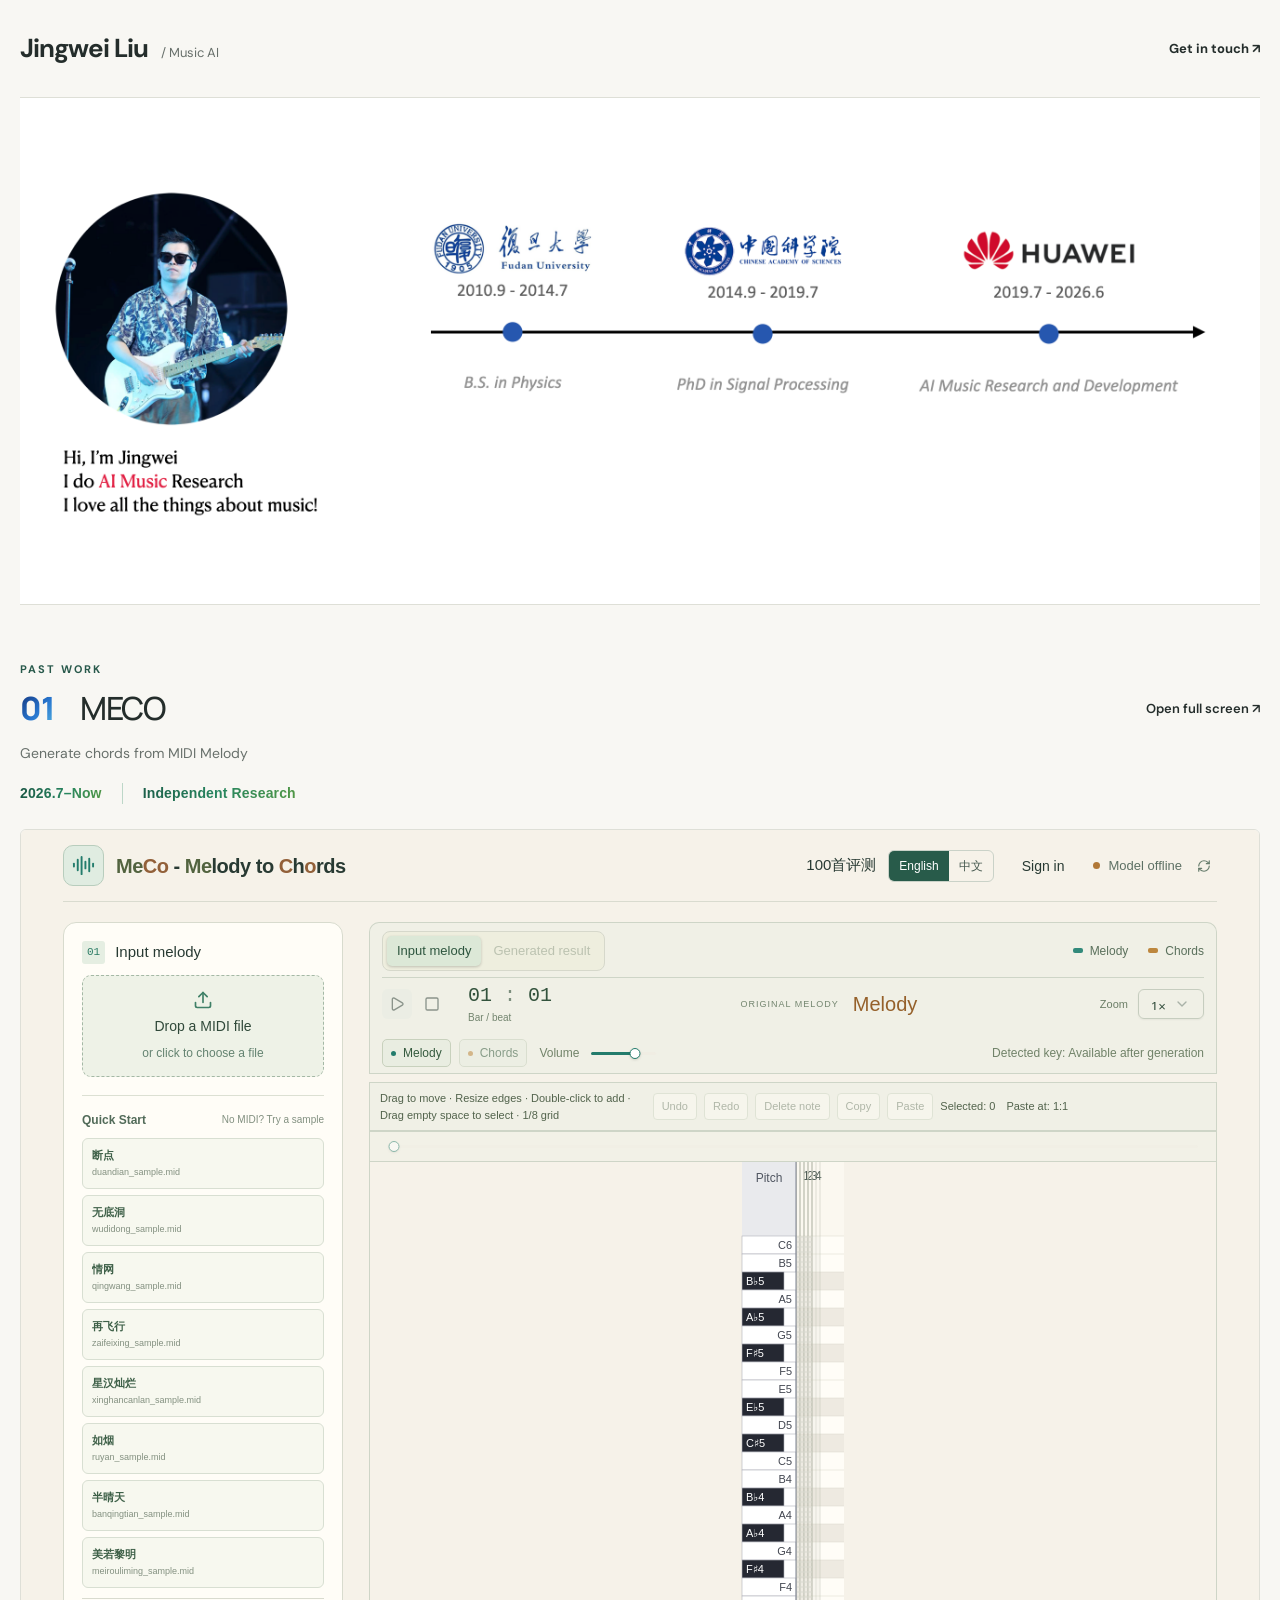
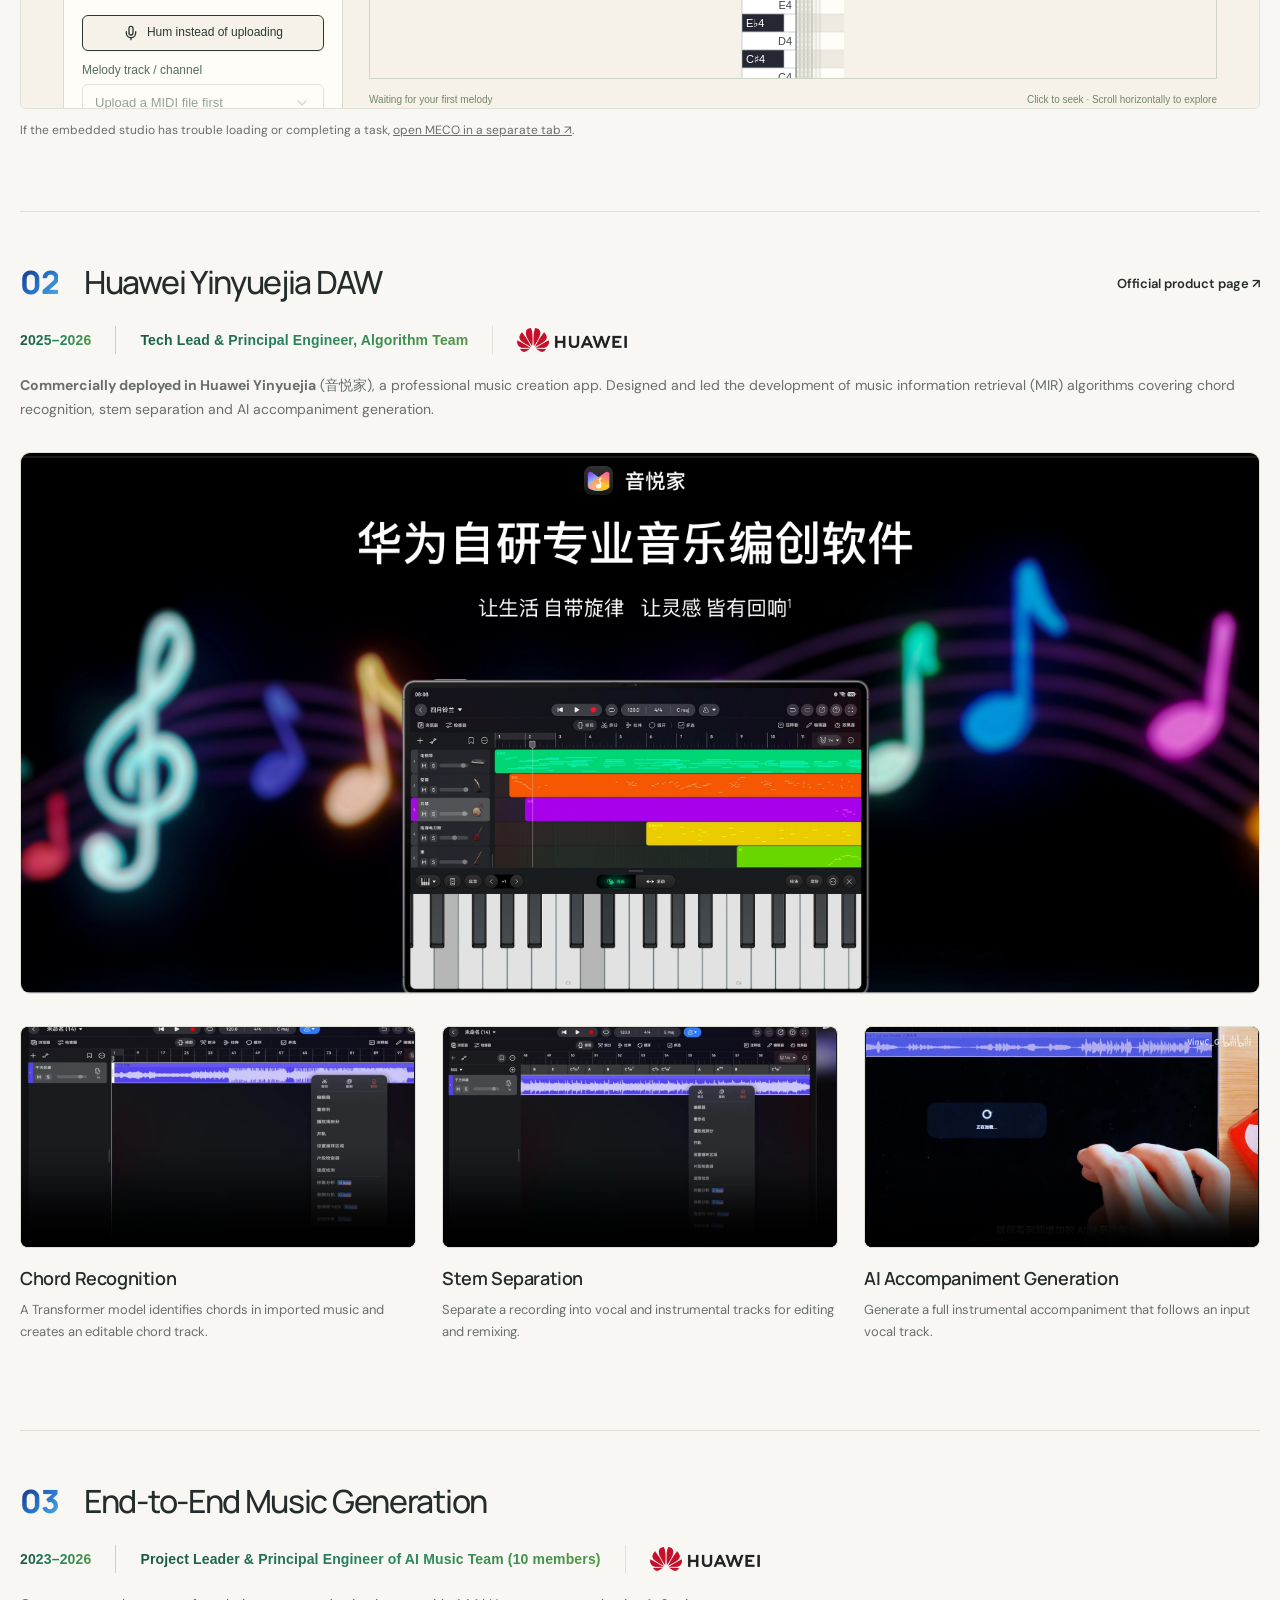
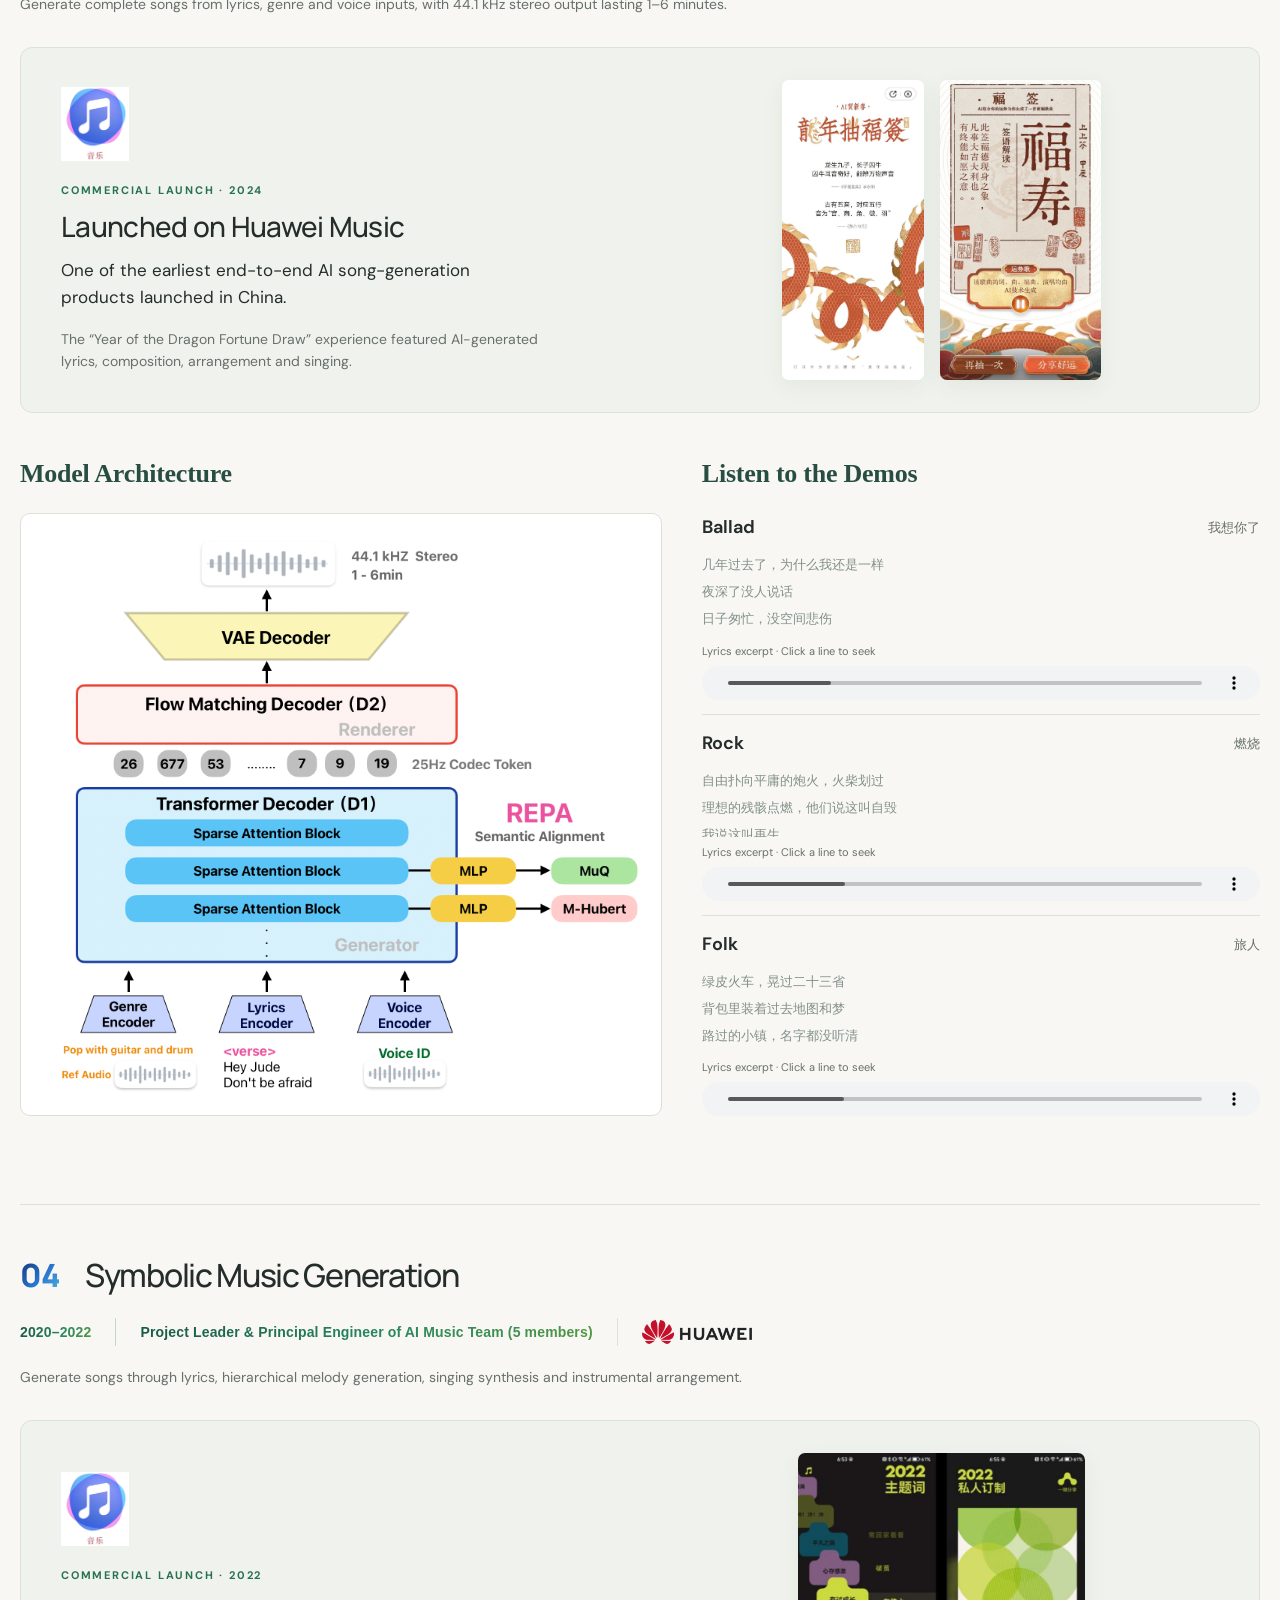
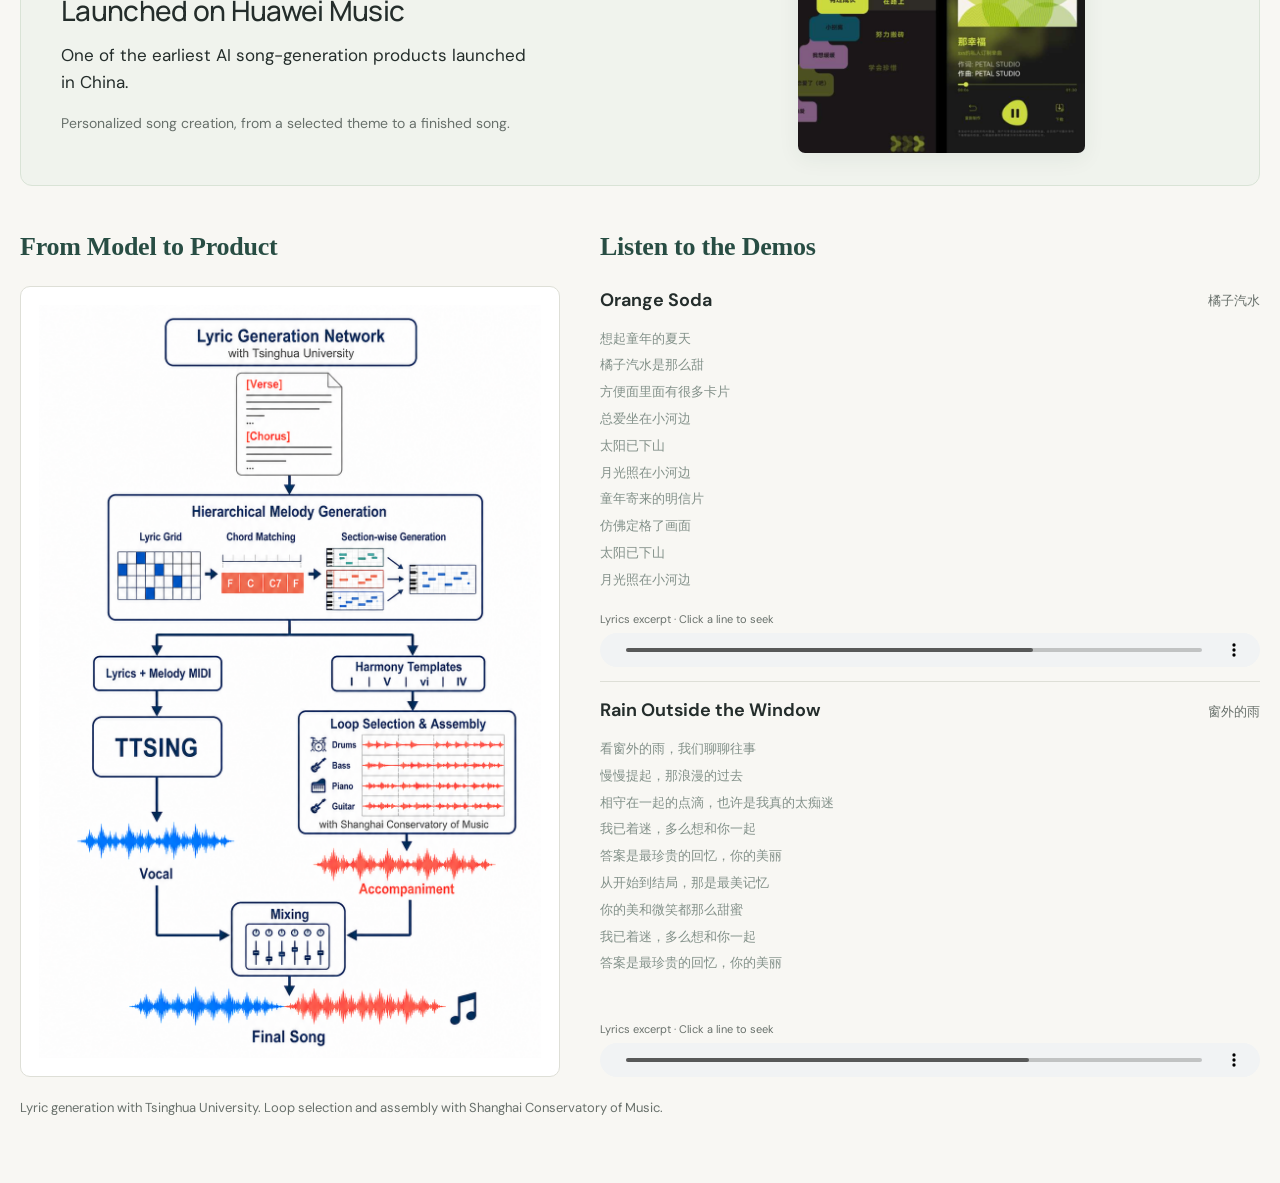
==== commit 6f1a2173: "Publish homepage and independent bilingual MECO" ====
--- a/index.html
+++ b/index.html
@@ -86,7 +86,7 @@
 </section>
 <section id="meco" class="meco-section" aria-labelledby="meco-title">
 <div class="meco-heading"><div><p class="eyebrow">PAST WORK</p><h2 id="meco-title"><span class="work-number">01</span><span>MECO</span></h2><p>Generate chords from MIDI Melody</p><p class="meco-period"><time datetime="2026-07">2026.7–Now</time><span class="research-type">Independent Research</span></p></div><a class="text-link" href="meco/" target="_blank" rel="noopener">Open full screen ↗</a></div>
-<iframe src="meco/?v=a233455b7c97" title="MECO interactive chord generation studio" allow="autoplay; fullscreen; microphone" loading="lazy" referrerpolicy="strict-origin-when-cross-origin"></iframe>
+<iframe src="meco/?v=efb18a012922" title="MECO interactive chord generation studio" allow="autoplay; fullscreen; microphone" loading="lazy" referrerpolicy="strict-origin-when-cross-origin"></iframe>
 <p class="meco-help">If the embedded studio has trouble loading or completing a task, <a href="meco/" target="_blank" rel="noopener">open MECO in a separate tab ↗</a>.</p>
 </section>
 <section id="yinyuejia" class="product-work" aria-labelledby="yinyuejia-title">
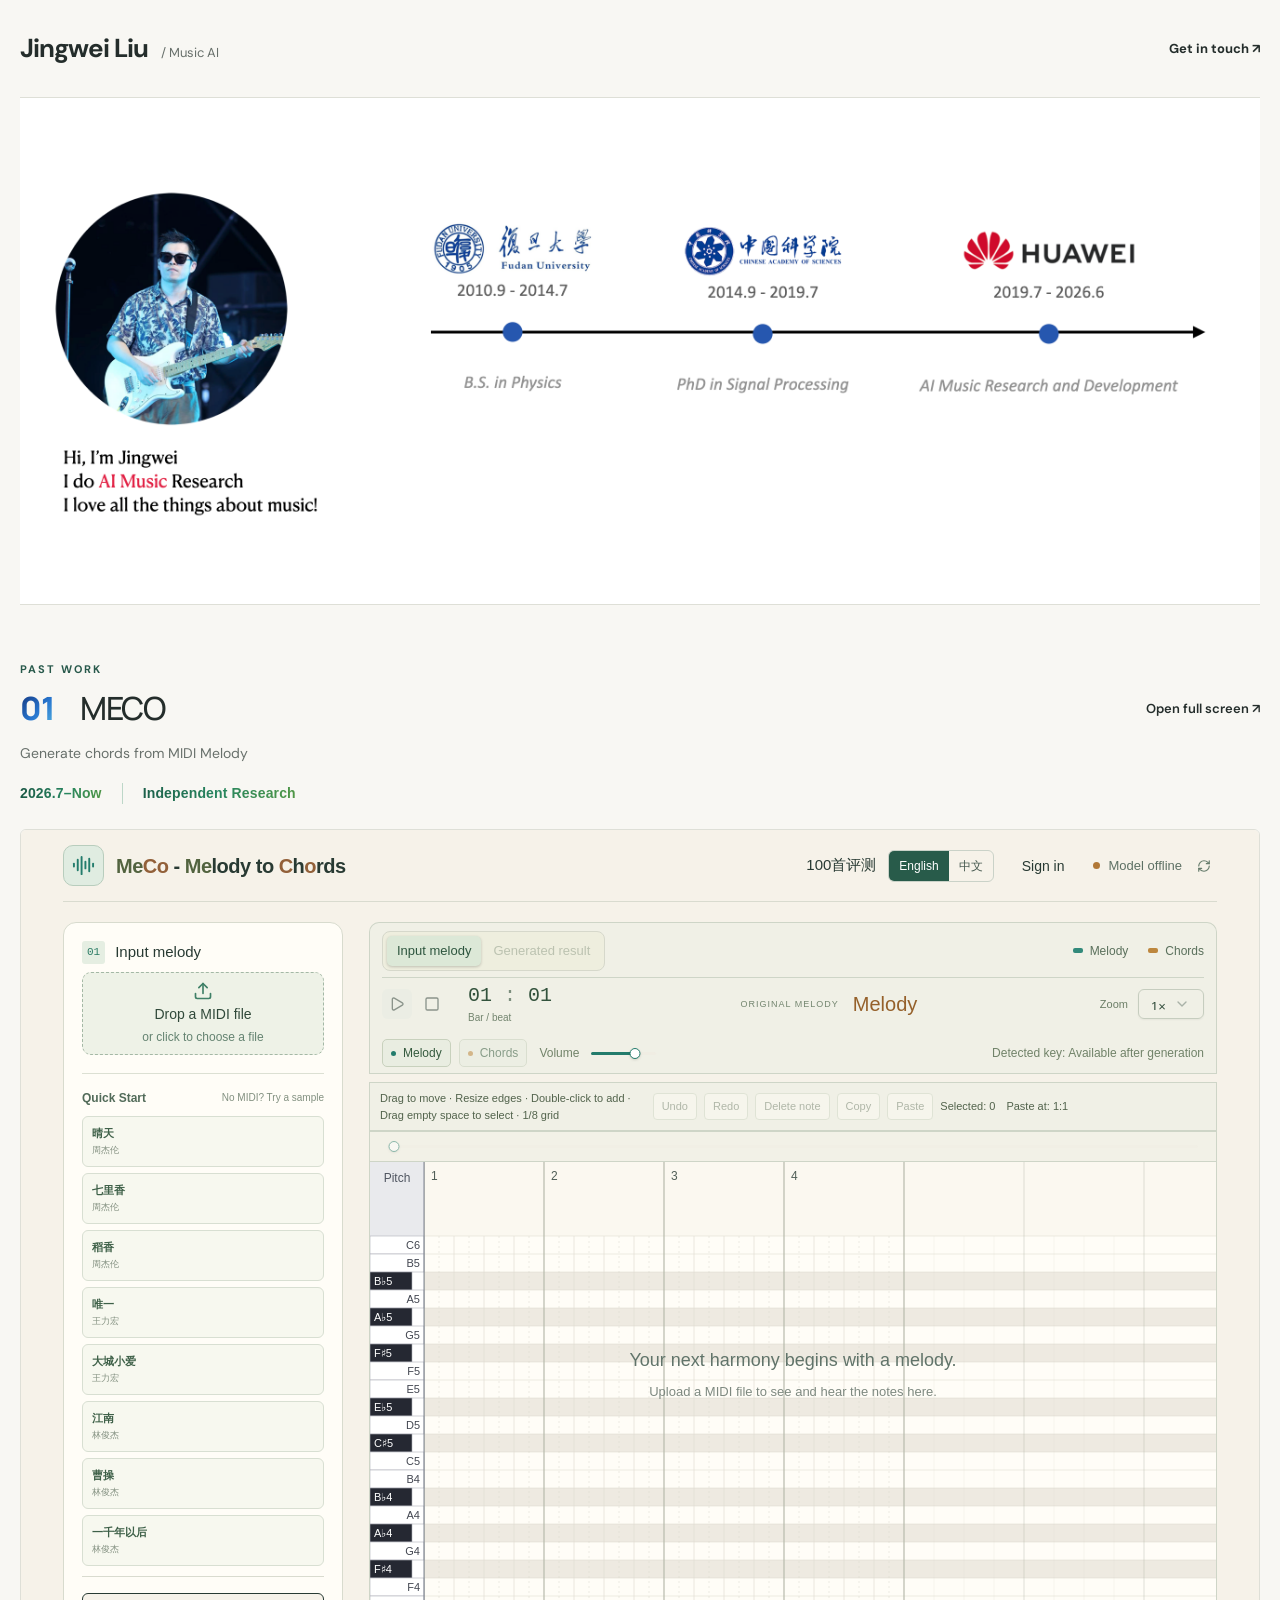
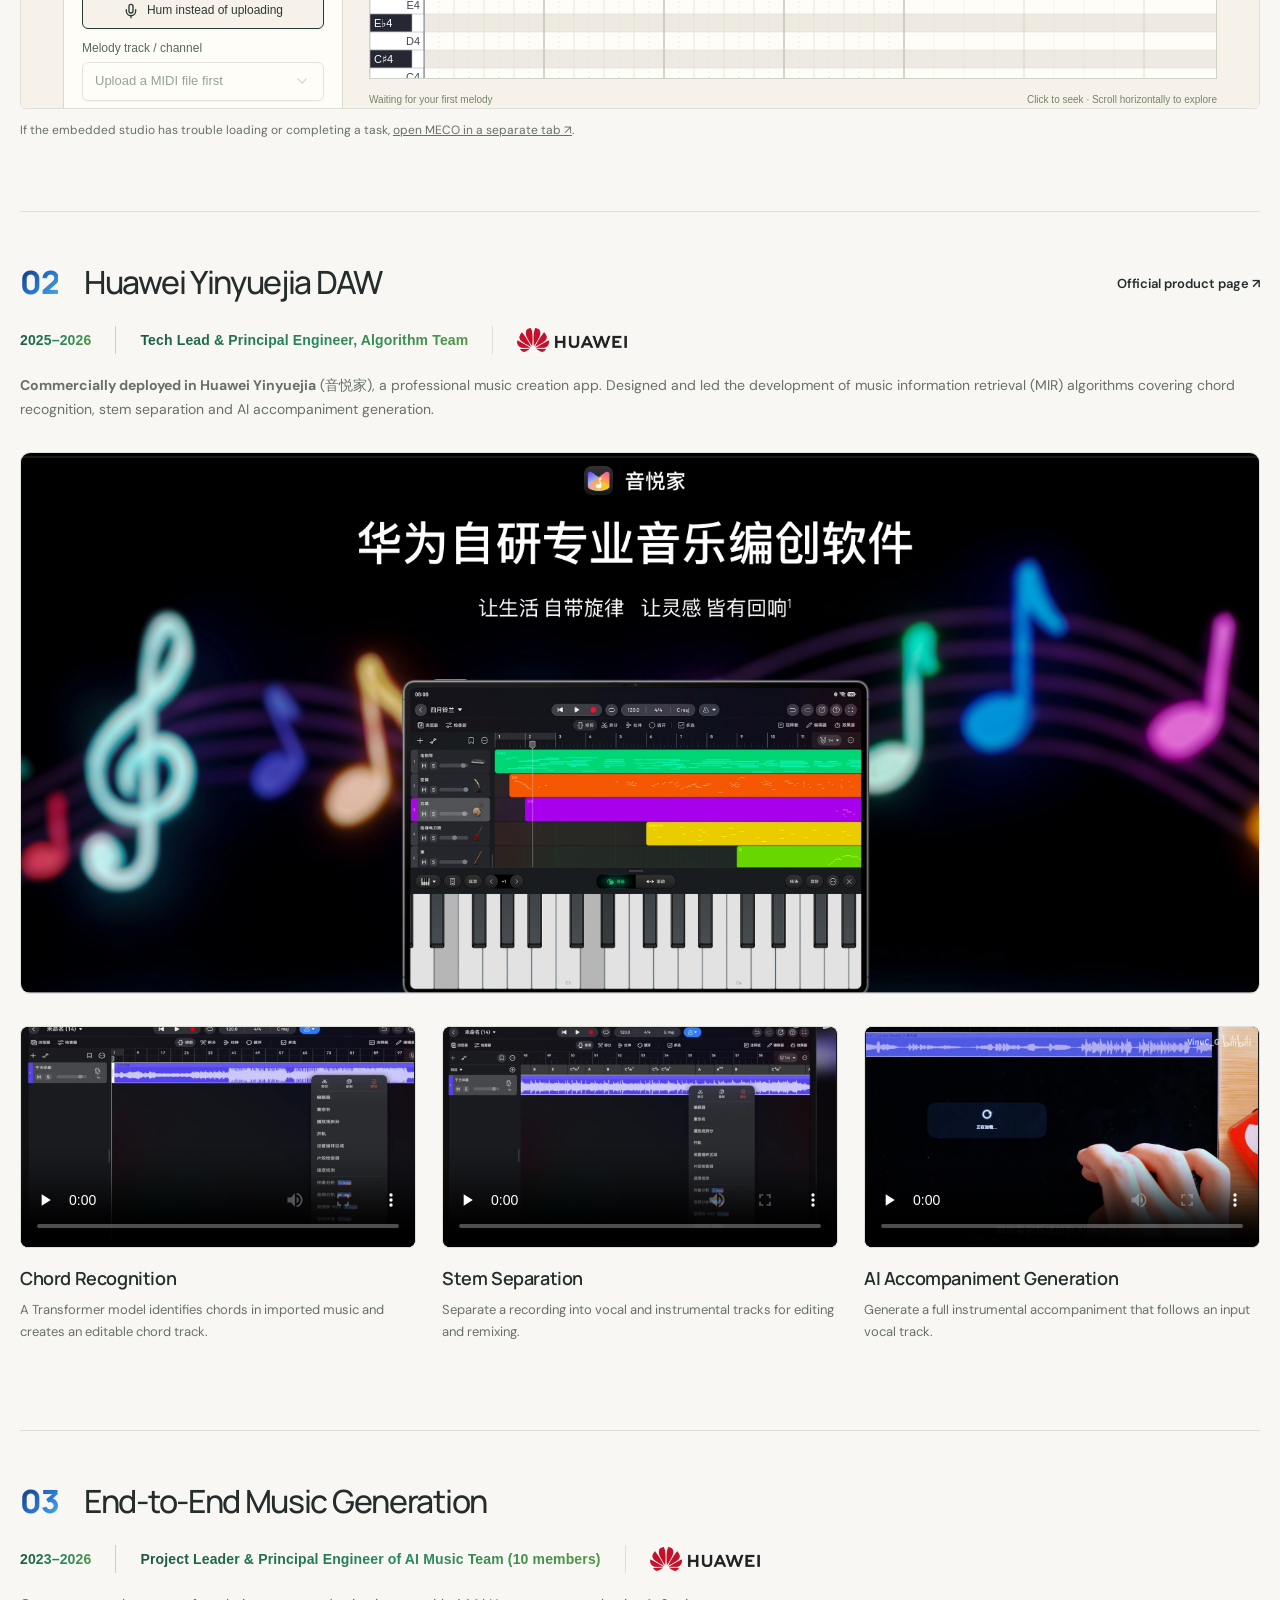
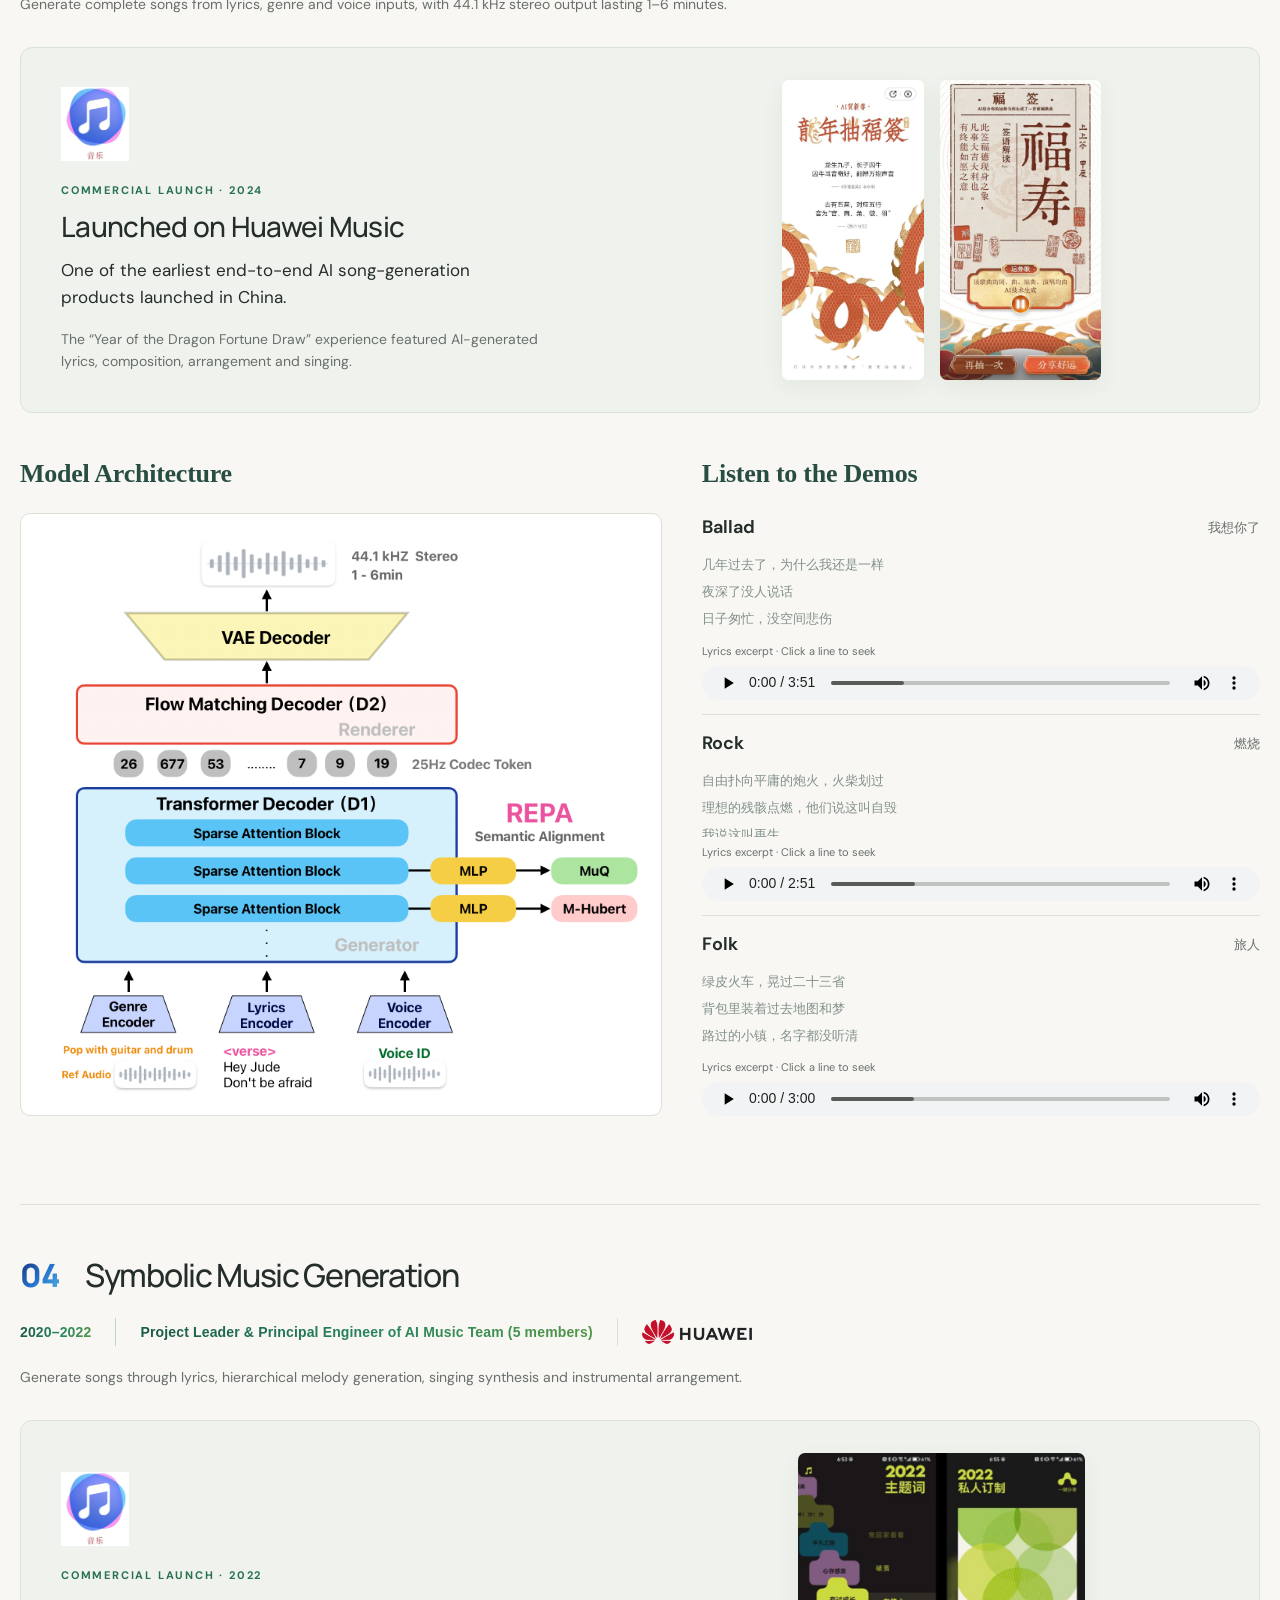
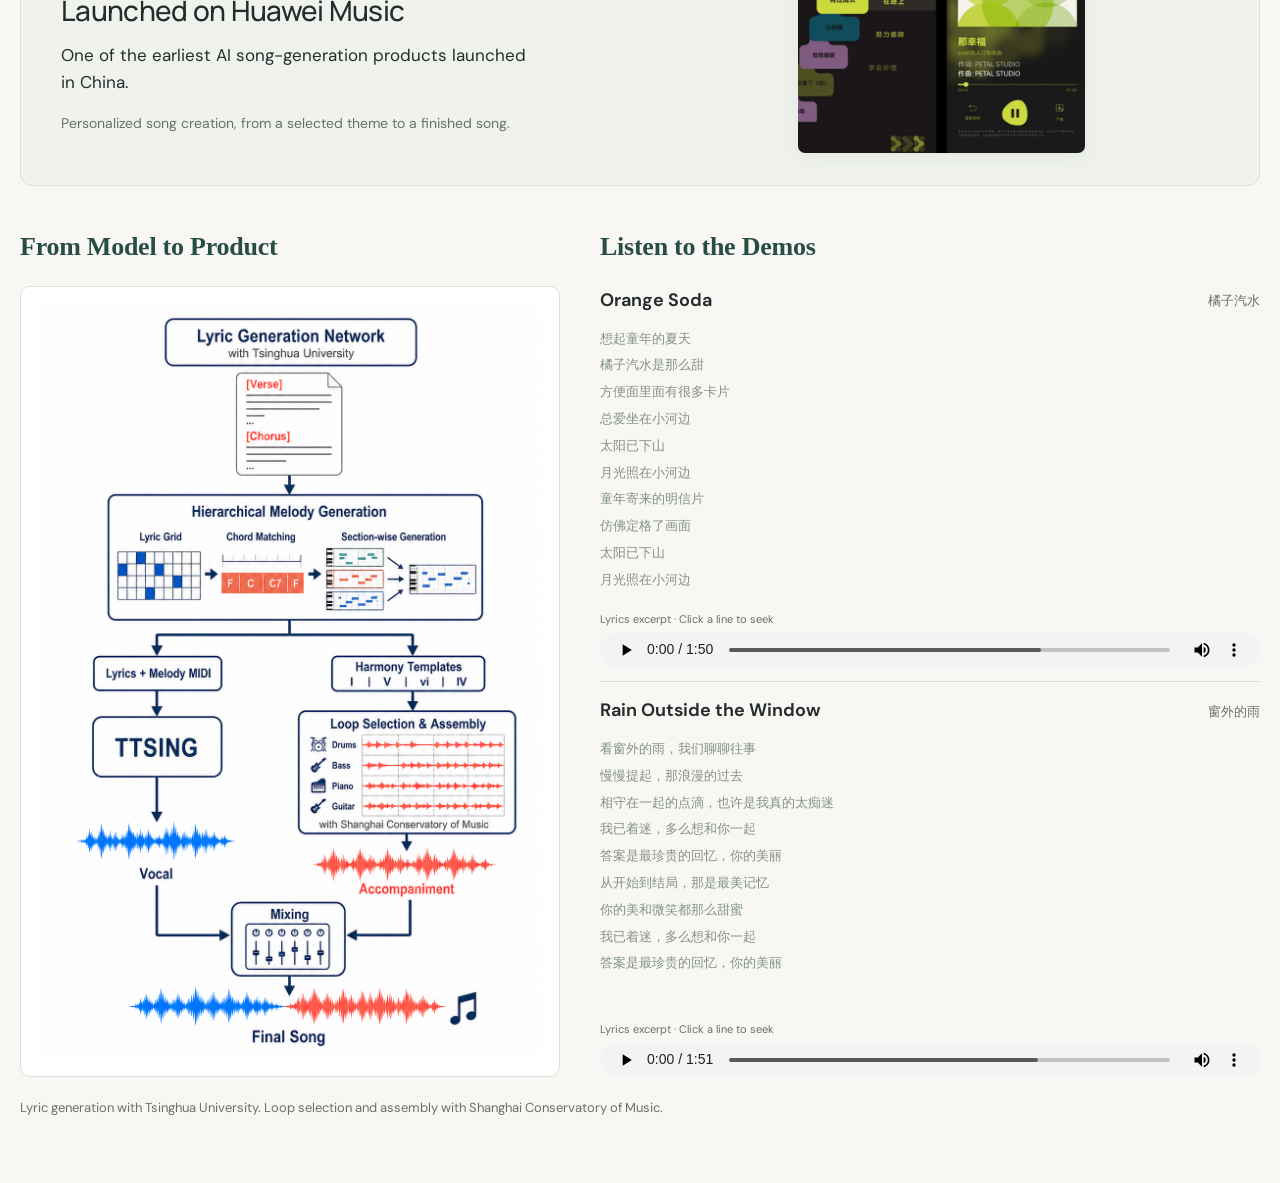
==== commit 460ef664: "Publish homepage and independent bilingual MECO" ====
--- a/index.html
+++ b/index.html
@@ -86,7 +86,7 @@
 </section>
 <section id="meco" class="meco-section" aria-labelledby="meco-title">
 <div class="meco-heading"><div><p class="eyebrow">PAST WORK</p><h2 id="meco-title"><span class="work-number">01</span><span>MECO</span></h2><p>Generate chords from MIDI Melody</p><p class="meco-period"><time datetime="2026-07">2026.7–Now</time><span class="research-type">Independent Research</span></p></div><a class="text-link" href="meco/" target="_blank" rel="noopener">Open full screen ↗</a></div>
-<iframe src="meco/?v=efb18a012922" title="MECO interactive chord generation studio" allow="autoplay; fullscreen; microphone" loading="lazy" referrerpolicy="strict-origin-when-cross-origin"></iframe>
+<iframe src="meco/?v=454e053ea127" title="MECO interactive chord generation studio" allow="autoplay; fullscreen; microphone" loading="lazy" referrerpolicy="strict-origin-when-cross-origin"></iframe>
 <p class="meco-help">If the embedded studio has trouble loading or completing a task, <a href="meco/" target="_blank" rel="noopener">open MECO in a separate tab ↗</a>.</p>
 </section>
 <section id="yinyuejia" class="product-work" aria-labelledby="yinyuejia-title">
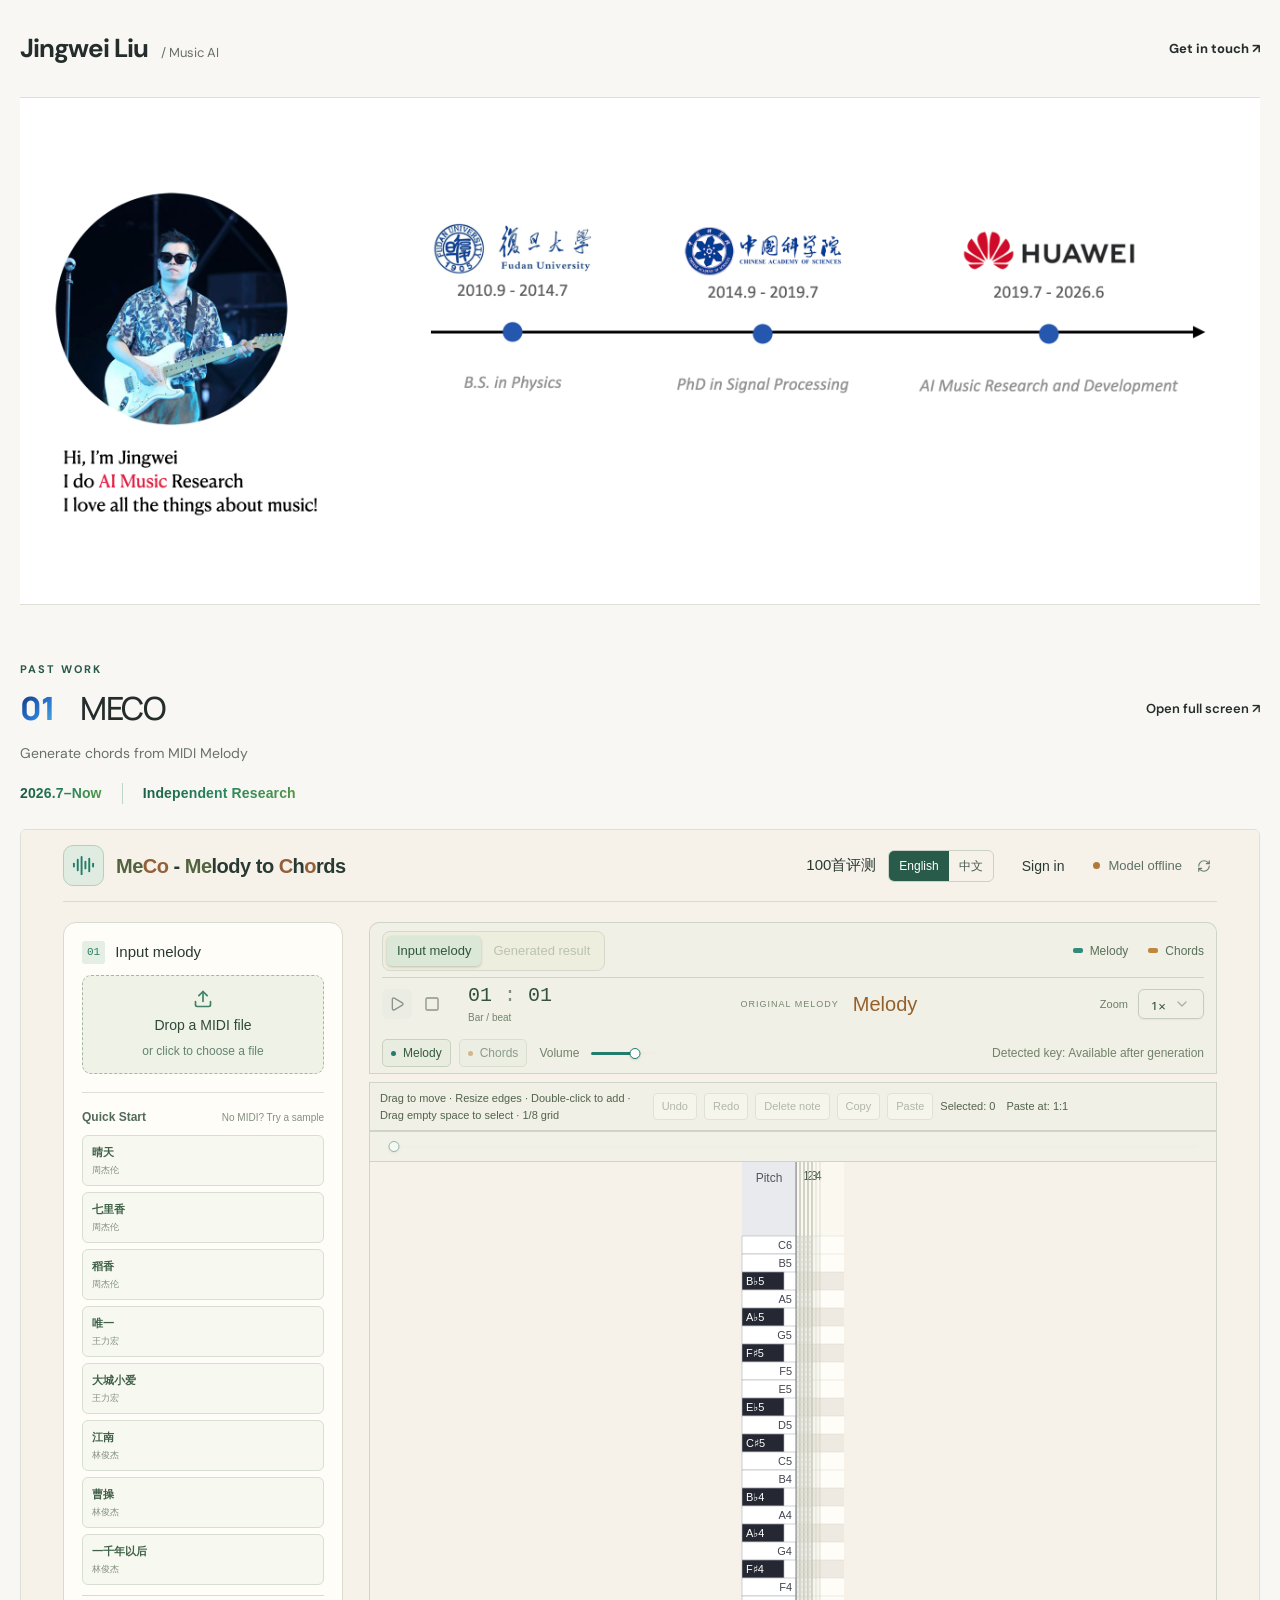
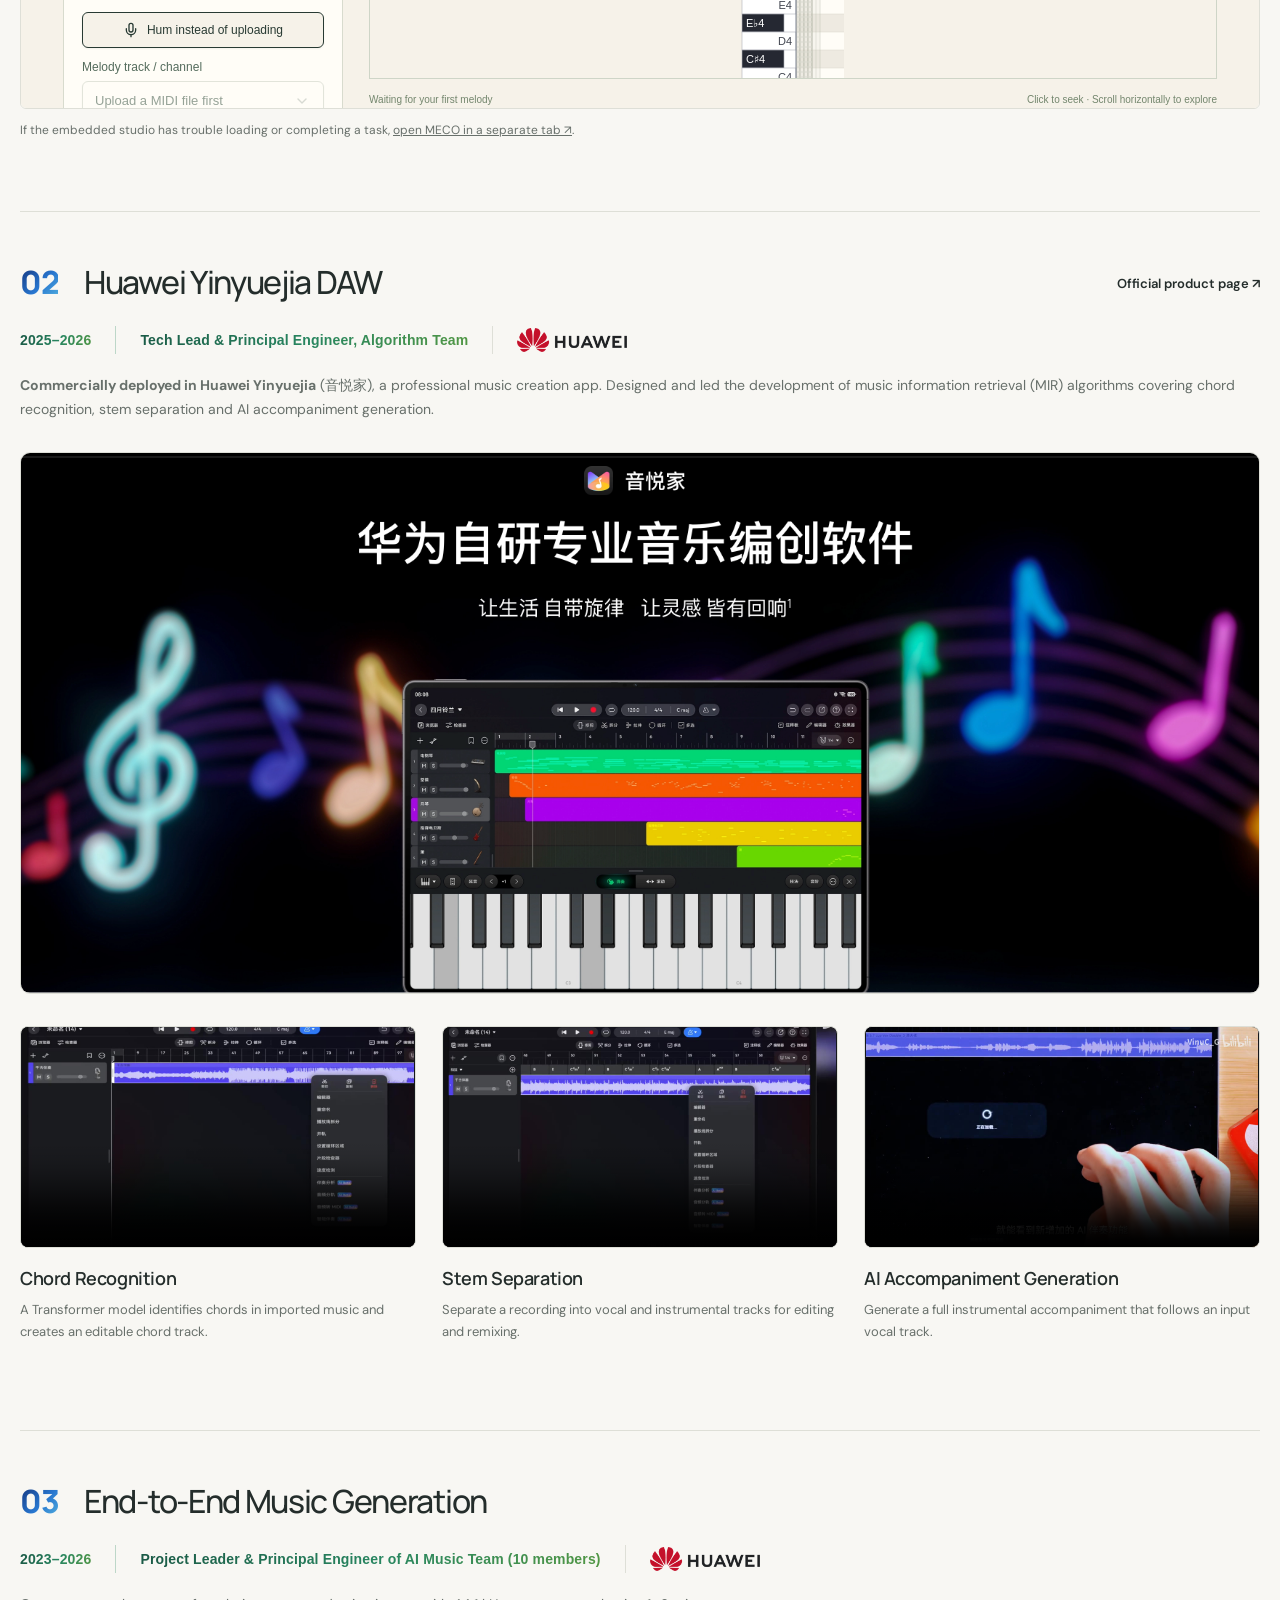
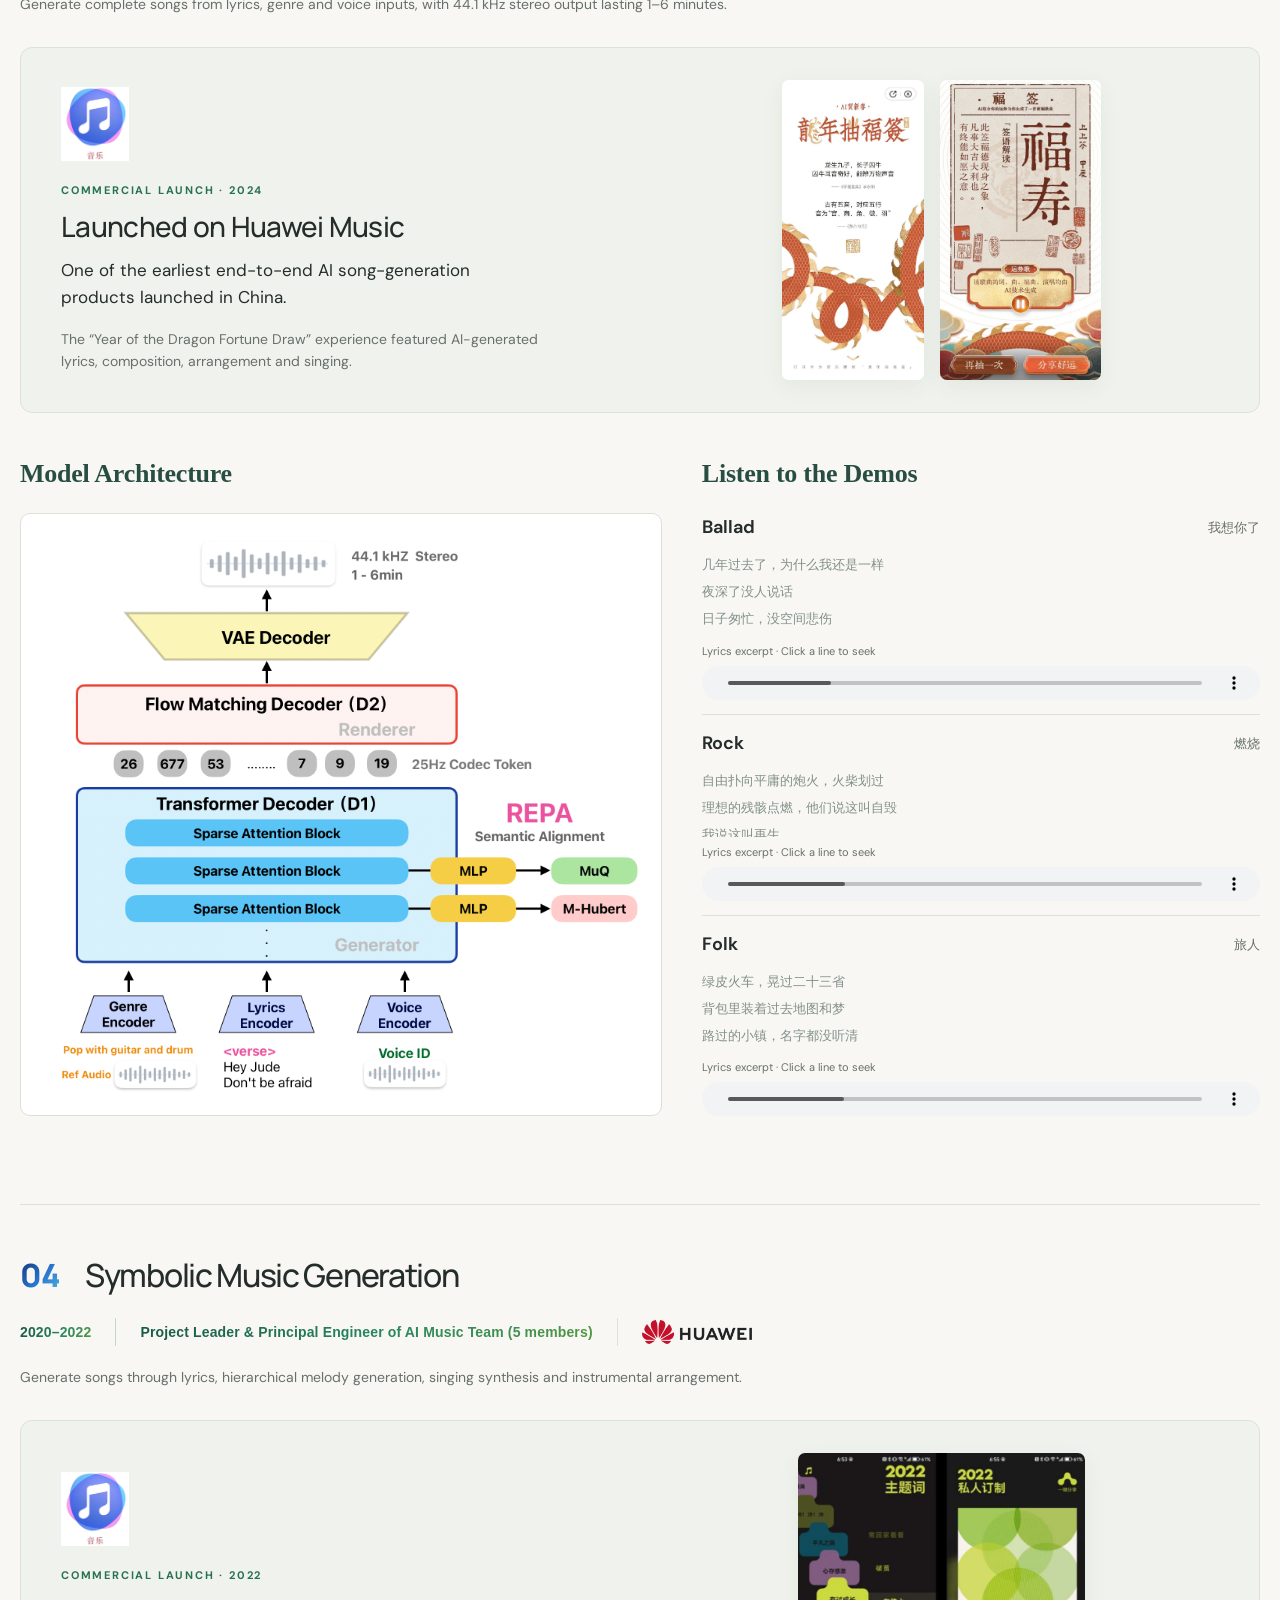
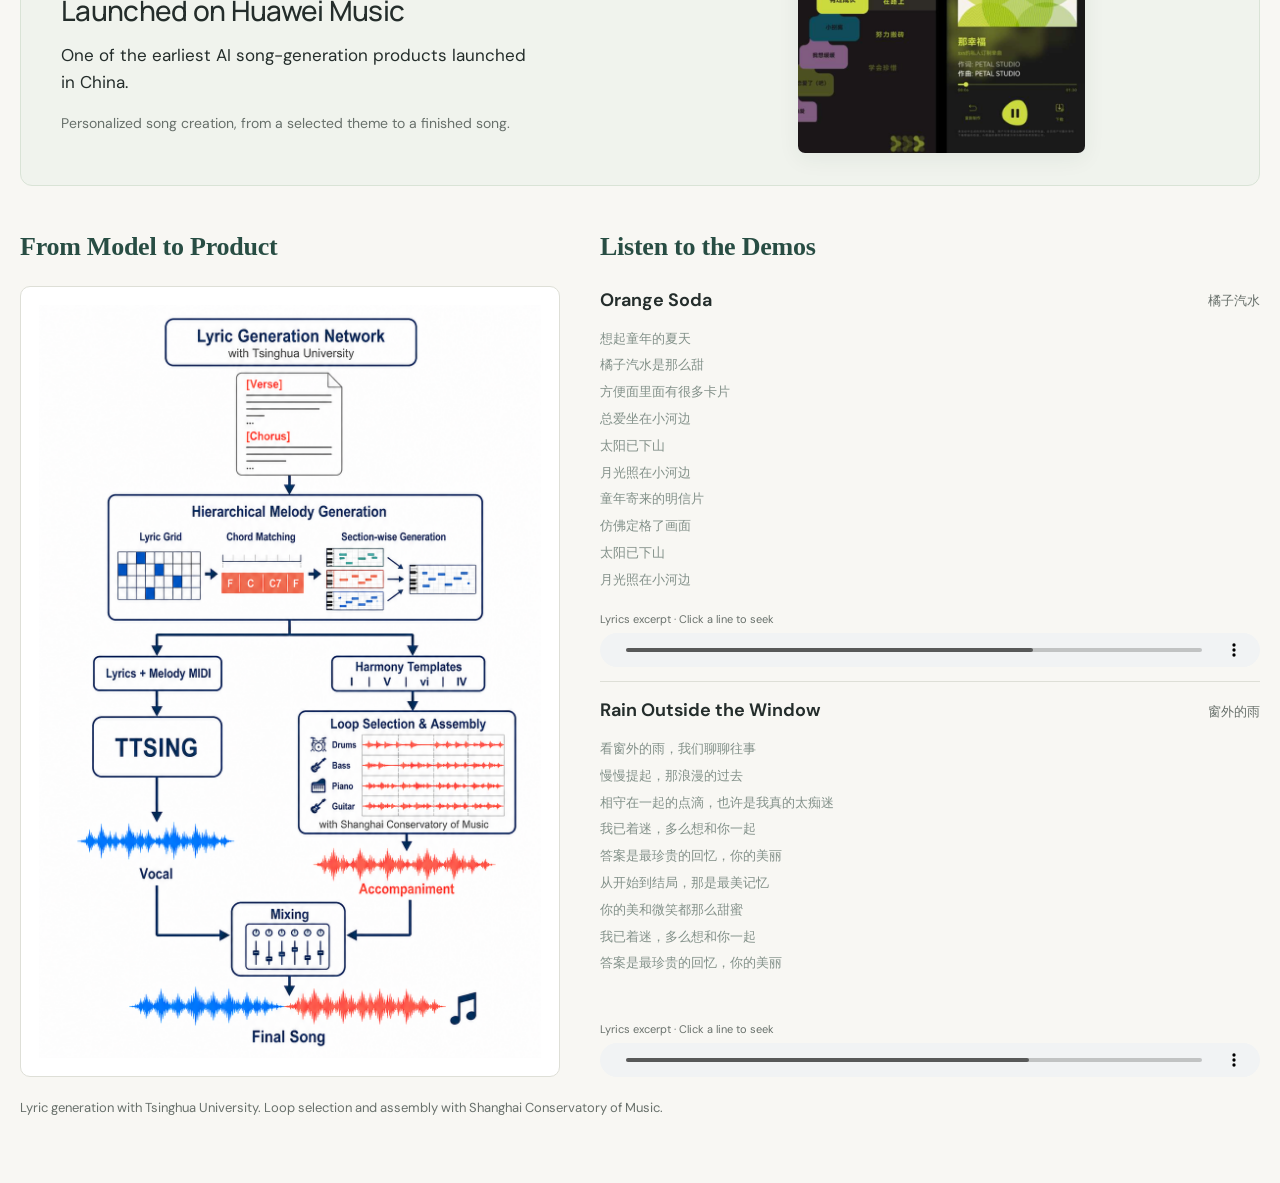
==== commit 9cc8e6b9: "Publish homepage and independent bilingual MECO" ====
--- a/index.html
+++ b/index.html
@@ -86,7 +86,7 @@
 </section>
 <section id="meco" class="meco-section" aria-labelledby="meco-title">
 <div class="meco-heading"><div><p class="eyebrow">PAST WORK</p><h2 id="meco-title"><span class="work-number">01</span><span>MECO</span></h2><p>Generate chords from MIDI Melody</p><p class="meco-period"><time datetime="2026-07">2026.7–Now</time><span class="research-type">Independent Research</span></p></div><a class="text-link" href="meco/" target="_blank" rel="noopener">Open full screen ↗</a></div>
-<iframe src="meco/?v=454e053ea127" title="MECO interactive chord generation studio" allow="autoplay; fullscreen; microphone" loading="lazy" referrerpolicy="strict-origin-when-cross-origin"></iframe>
+<iframe src="meco/?v=5d60343d3dbf" title="MECO interactive chord generation studio" allow="autoplay; fullscreen; microphone" loading="lazy" referrerpolicy="strict-origin-when-cross-origin"></iframe>
 <p class="meco-help">If the embedded studio has trouble loading or completing a task, <a href="meco/" target="_blank" rel="noopener">open MECO in a separate tab ↗</a>.</p>
 </section>
 <section id="yinyuejia" class="product-work" aria-labelledby="yinyuejia-title">
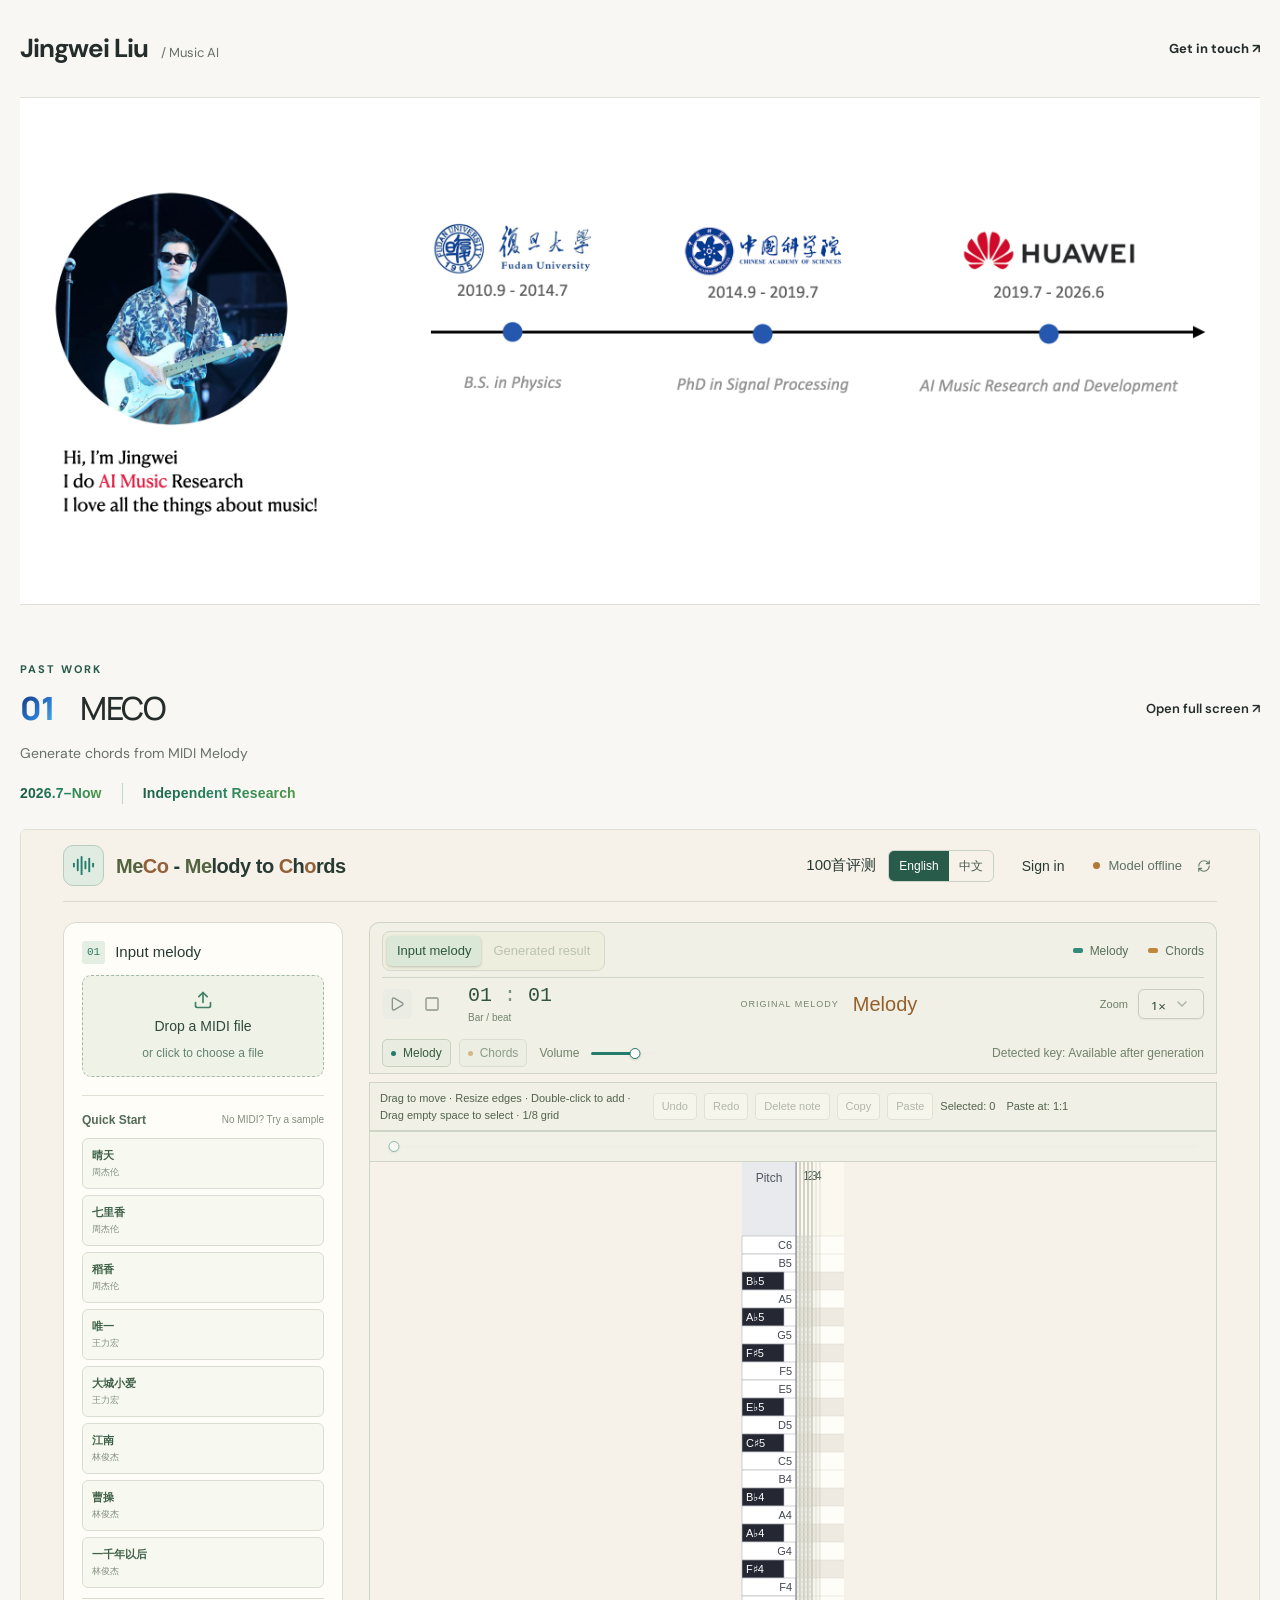
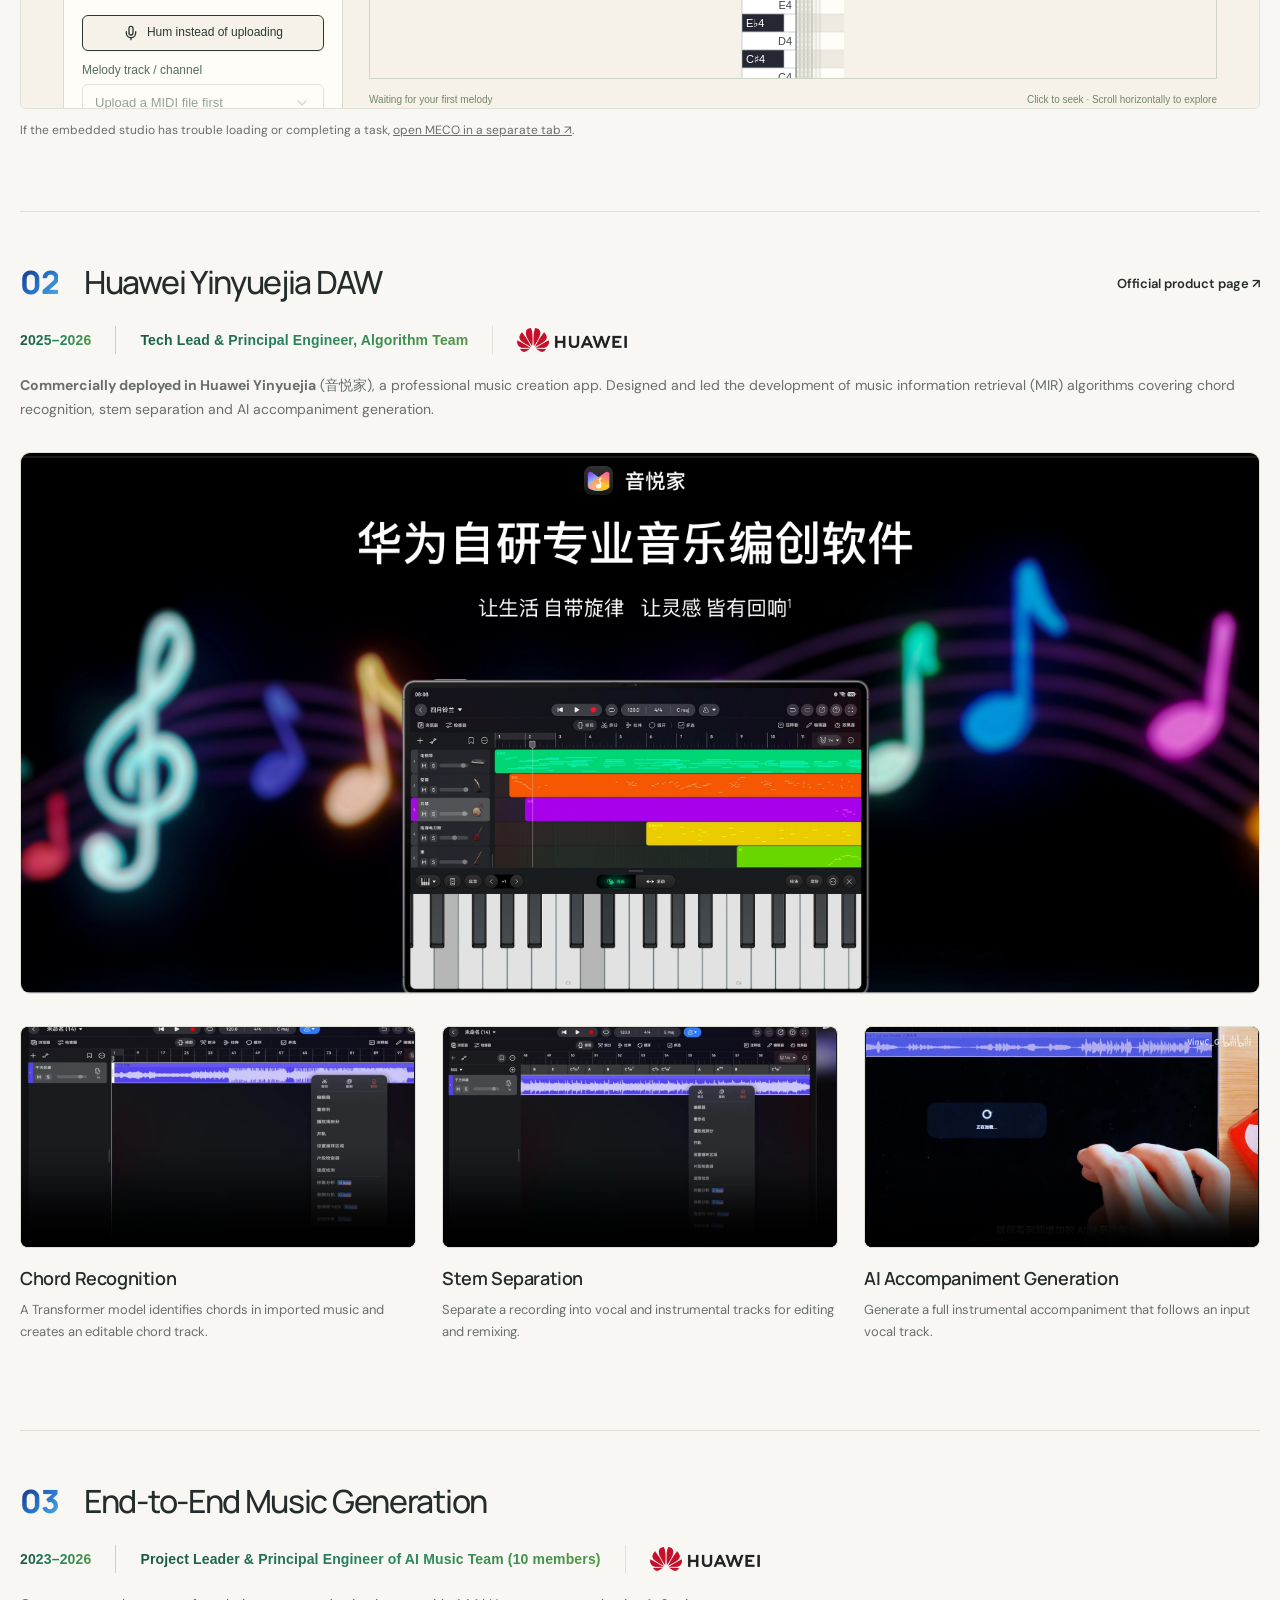
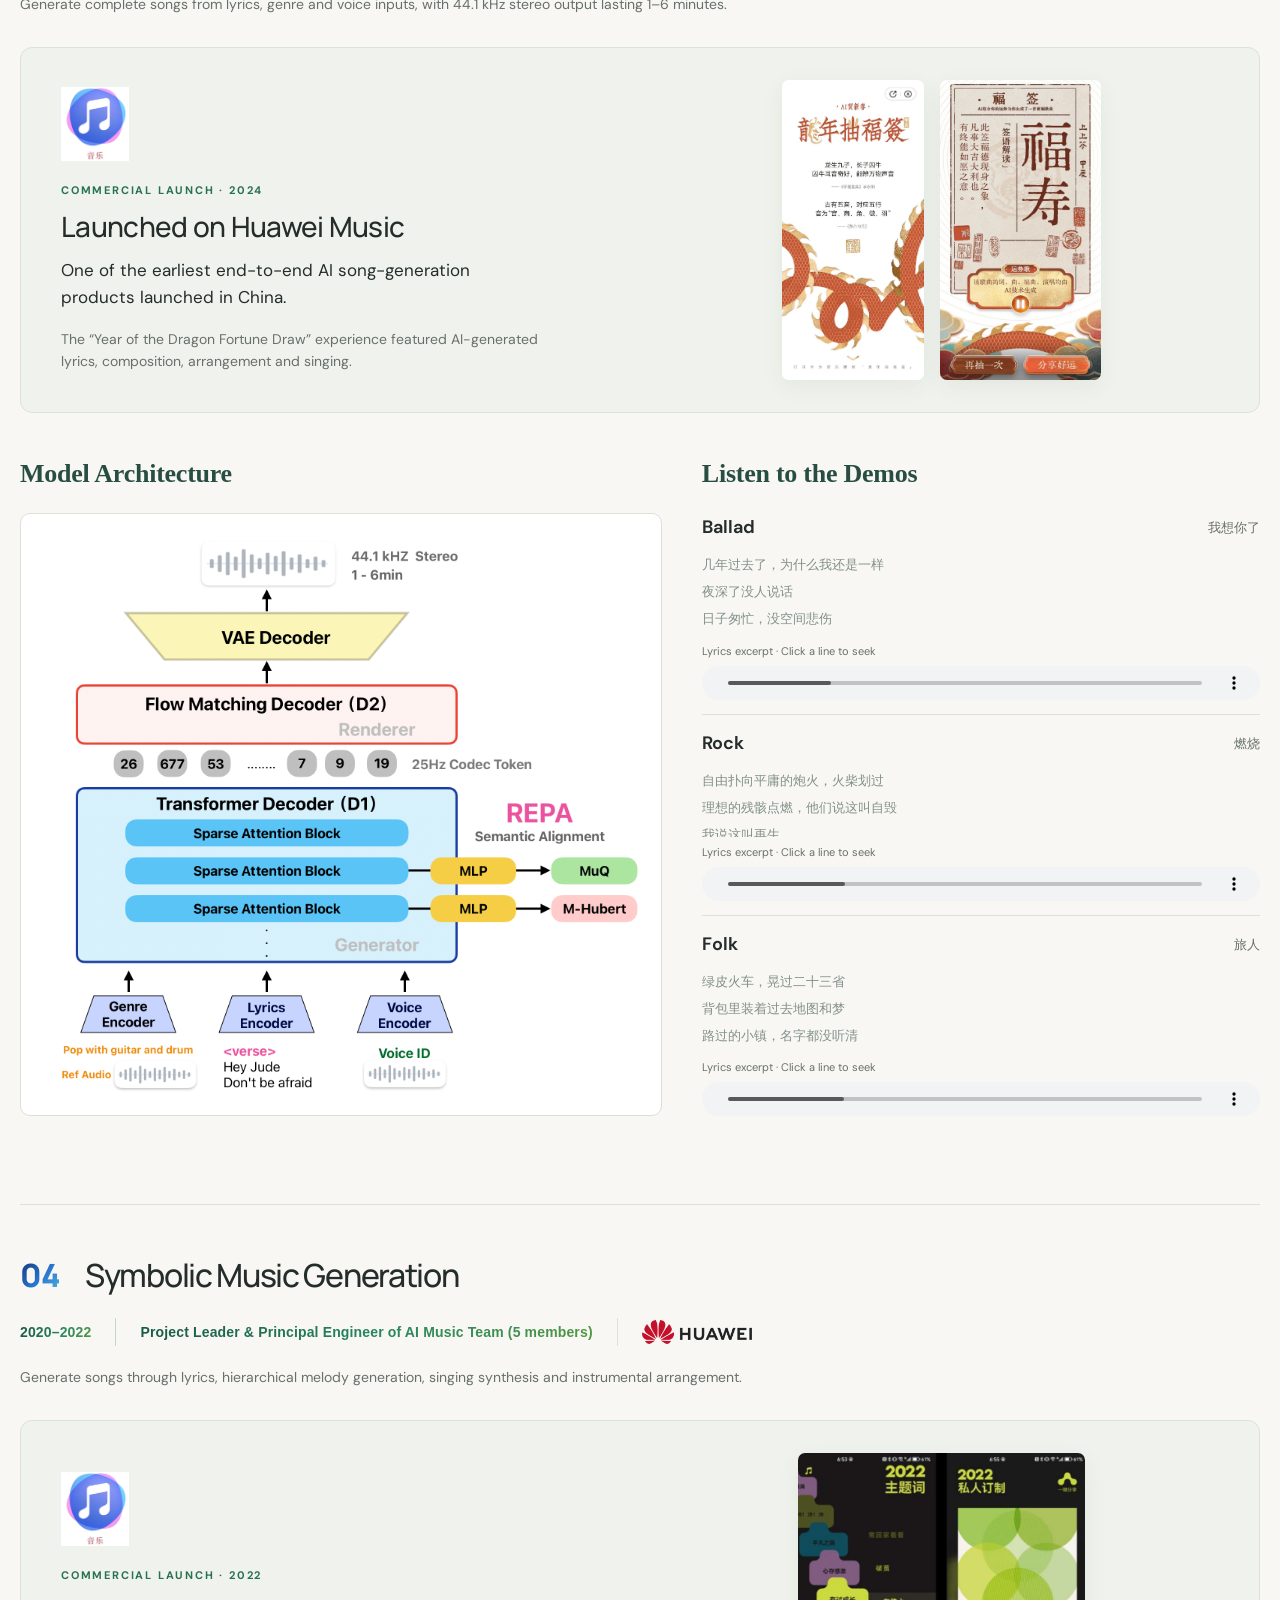
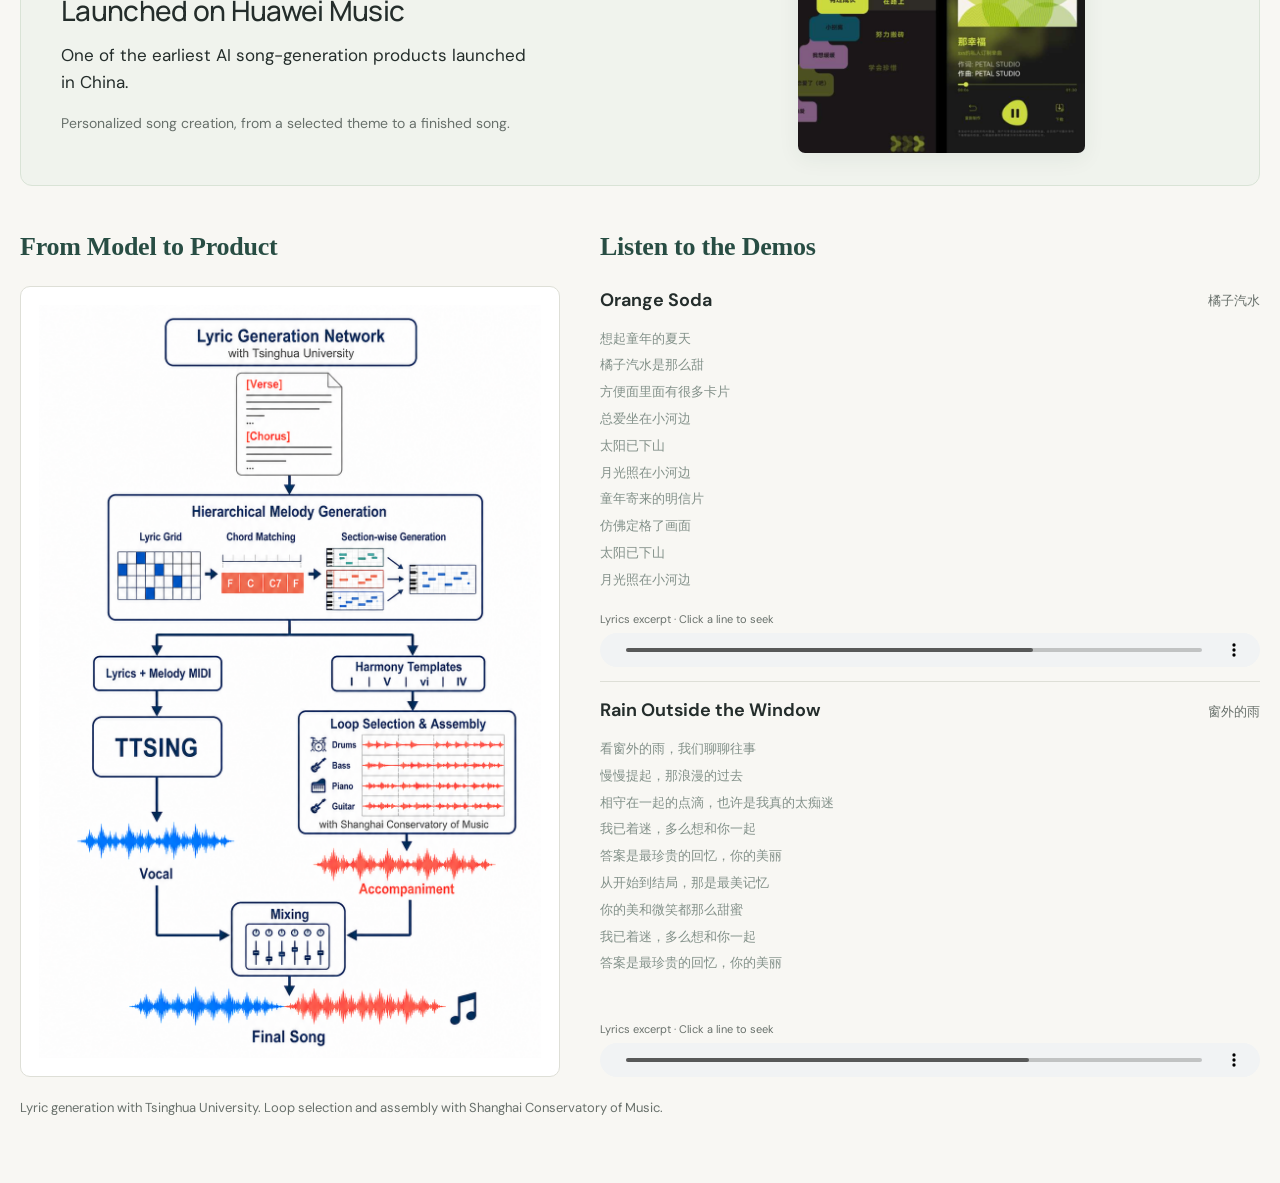
==== commit a3da993d: "Publish homepage and independent bilingual MECO" ====
--- a/index.html
+++ b/index.html
@@ -86,7 +86,7 @@
 </section>
 <section id="meco" class="meco-section" aria-labelledby="meco-title">
 <div class="meco-heading"><div><p class="eyebrow">PAST WORK</p><h2 id="meco-title"><span class="work-number">01</span><span>MECO</span></h2><p>Generate chords from MIDI Melody</p><p class="meco-period"><time datetime="2026-07">2026.7–Now</time><span class="research-type">Independent Research</span></p></div><a class="text-link" href="meco/" target="_blank" rel="noopener">Open full screen ↗</a></div>
-<iframe src="meco/?v=5d60343d3dbf" title="MECO interactive chord generation studio" allow="autoplay; fullscreen; microphone" loading="lazy" referrerpolicy="strict-origin-when-cross-origin"></iframe>
+<iframe src="meco/?v=56f401e9c7ca" title="MECO interactive chord generation studio" allow="autoplay; fullscreen; microphone" loading="lazy" referrerpolicy="strict-origin-when-cross-origin"></iframe>
 <p class="meco-help">If the embedded studio has trouble loading or completing a task, <a href="meco/" target="_blank" rel="noopener">open MECO in a separate tab ↗</a>.</p>
 </section>
 <section id="yinyuejia" class="product-work" aria-labelledby="yinyuejia-title">
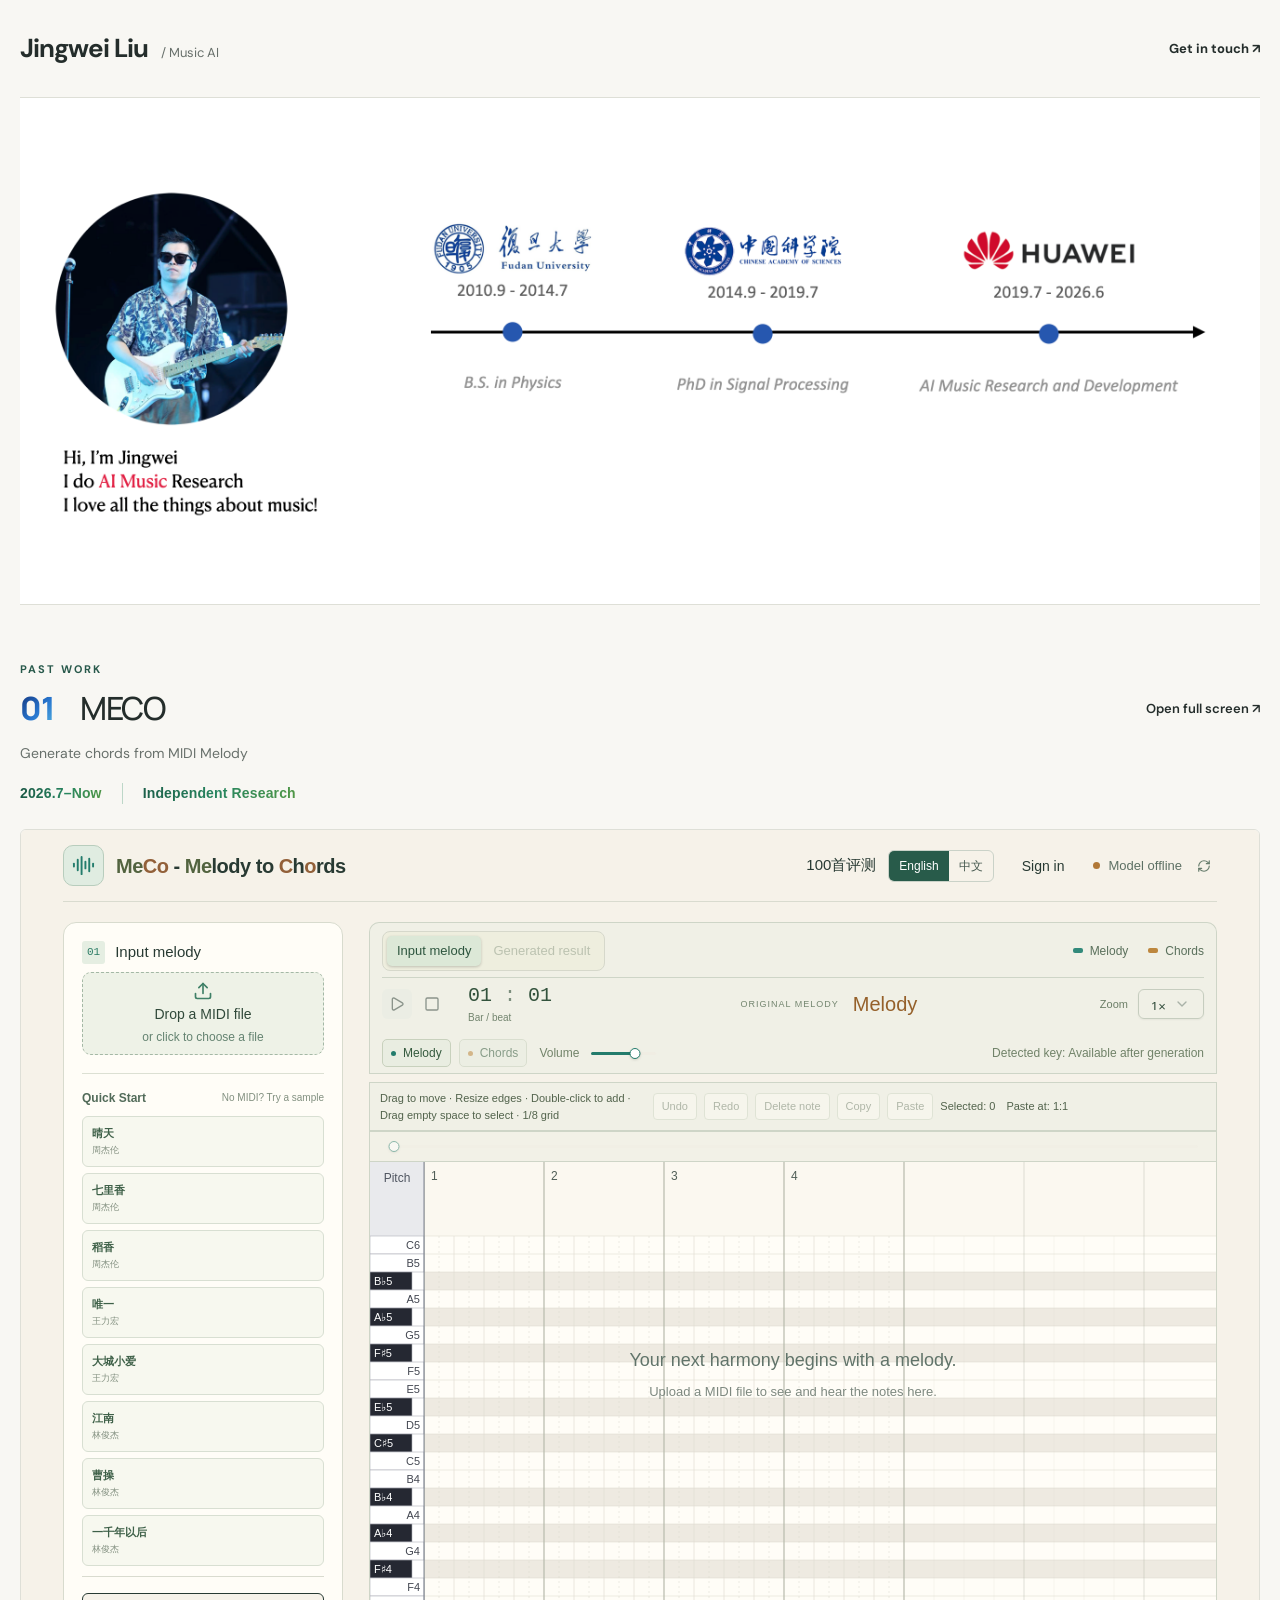
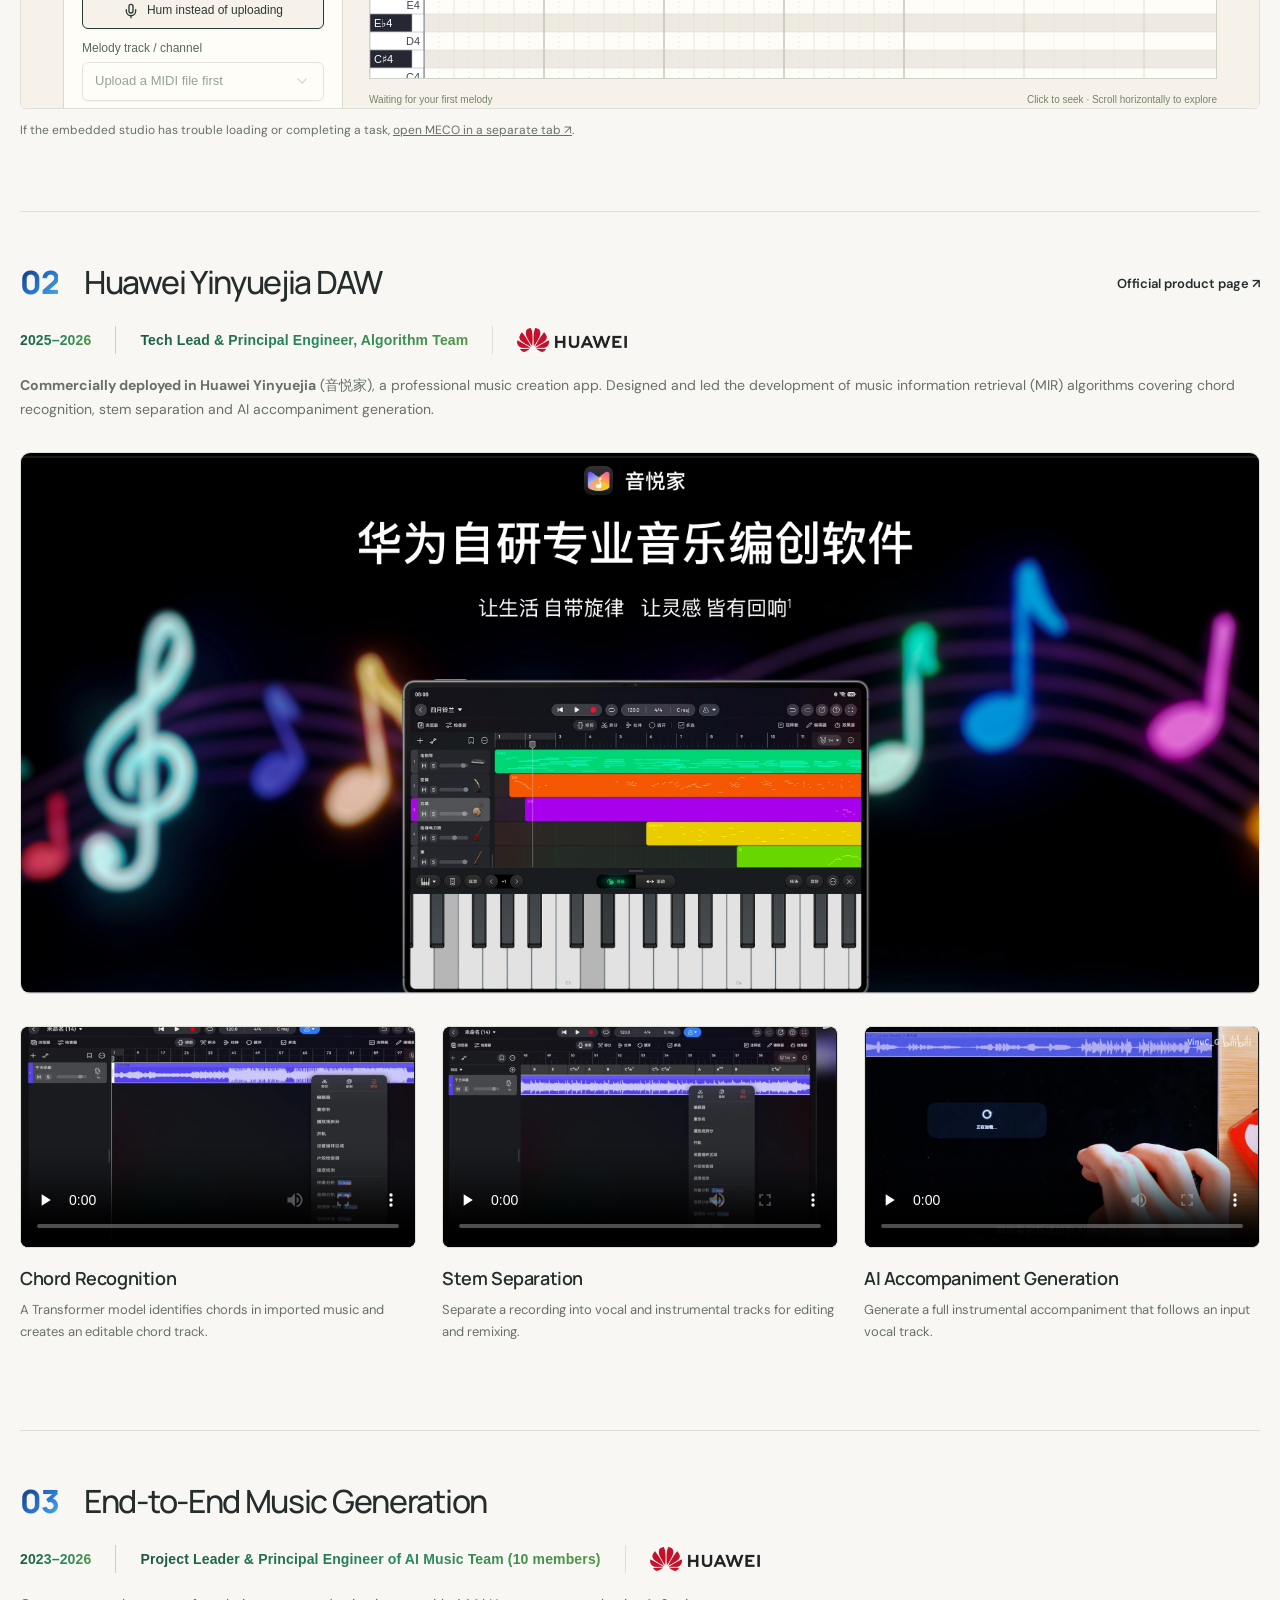
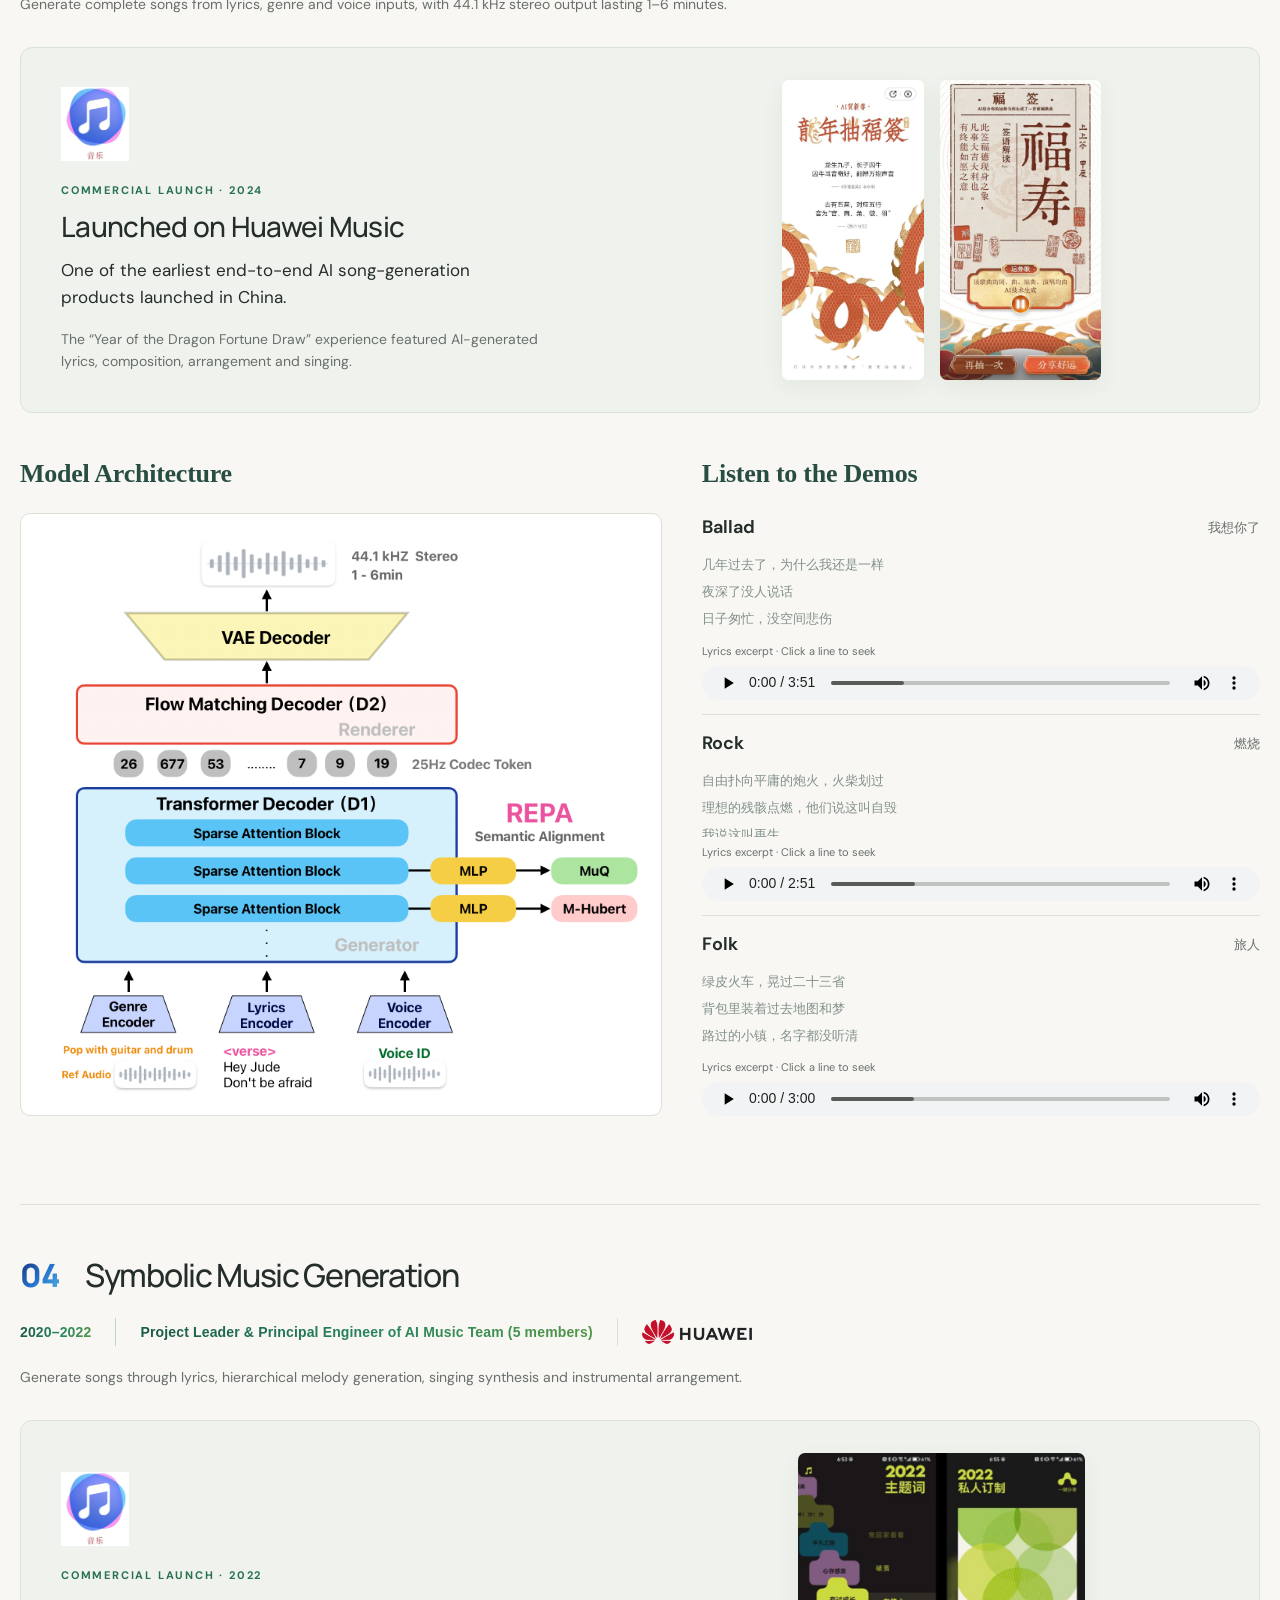
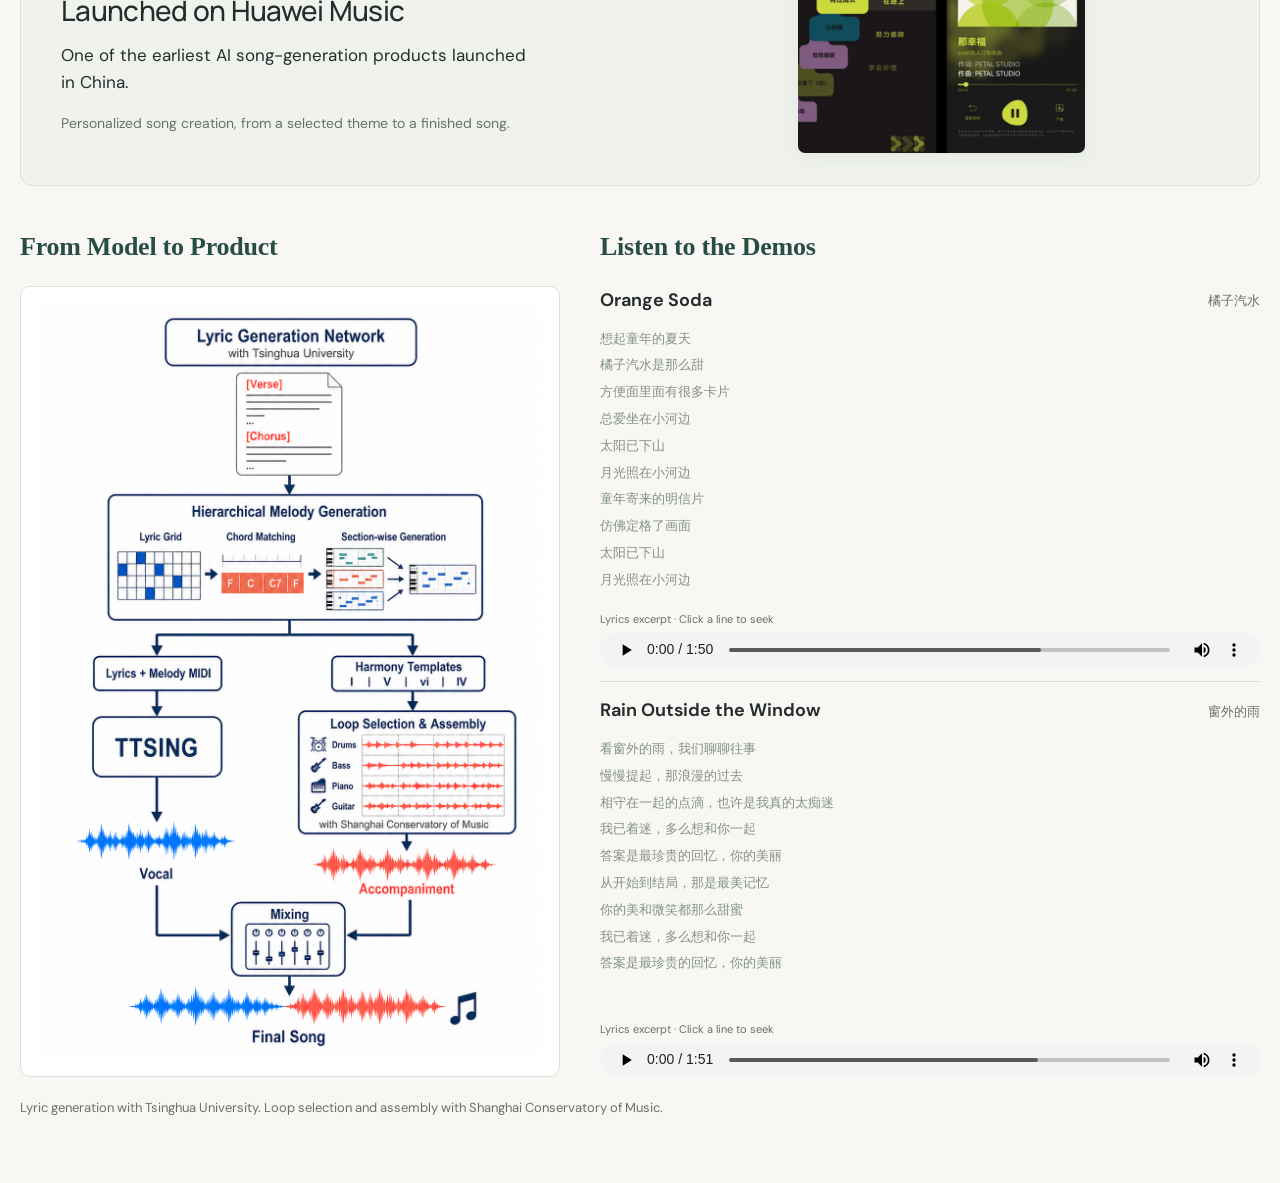
==== commit a3b1b605: "Publish homepage and independent bilingual MECO" ====
--- a/index.html
+++ b/index.html
@@ -86,7 +86,7 @@
 </section>
 <section id="meco" class="meco-section" aria-labelledby="meco-title">
 <div class="meco-heading"><div><p class="eyebrow">PAST WORK</p><h2 id="meco-title"><span class="work-number">01</span><span>MECO</span></h2><p>Generate chords from MIDI Melody</p><p class="meco-period"><time datetime="2026-07">2026.7–Now</time><span class="research-type">Independent Research</span></p></div><a class="text-link" href="meco/" target="_blank" rel="noopener">Open full screen ↗</a></div>
-<iframe src="meco/?v=56f401e9c7ca" title="MECO interactive chord generation studio" allow="autoplay; fullscreen; microphone" loading="lazy" referrerpolicy="strict-origin-when-cross-origin"></iframe>
+<iframe src="meco/?v=6541099f0461" title="MECO interactive chord generation studio" allow="autoplay; fullscreen; microphone" loading="lazy" referrerpolicy="strict-origin-when-cross-origin"></iframe>
 <p class="meco-help">If the embedded studio has trouble loading or completing a task, <a href="meco/" target="_blank" rel="noopener">open MECO in a separate tab ↗</a>.</p>
 </section>
 <section id="yinyuejia" class="product-work" aria-labelledby="yinyuejia-title">
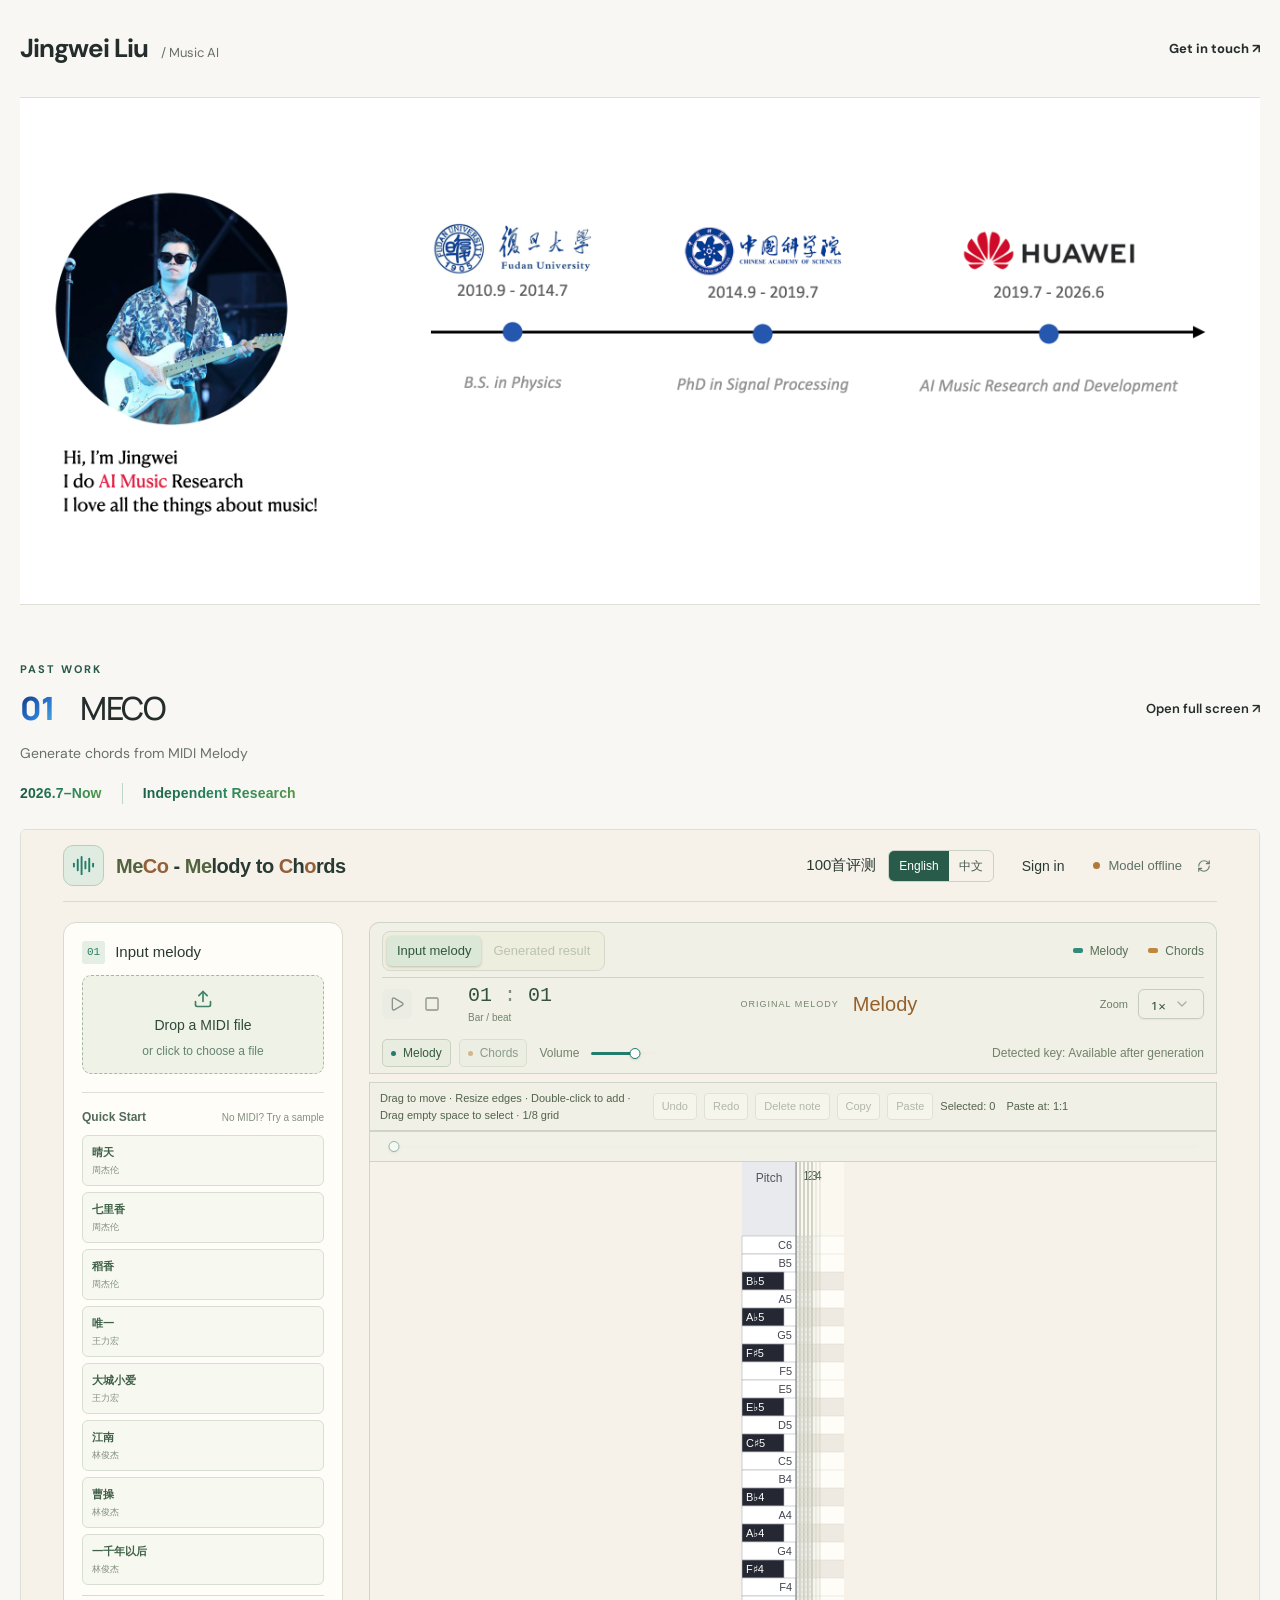
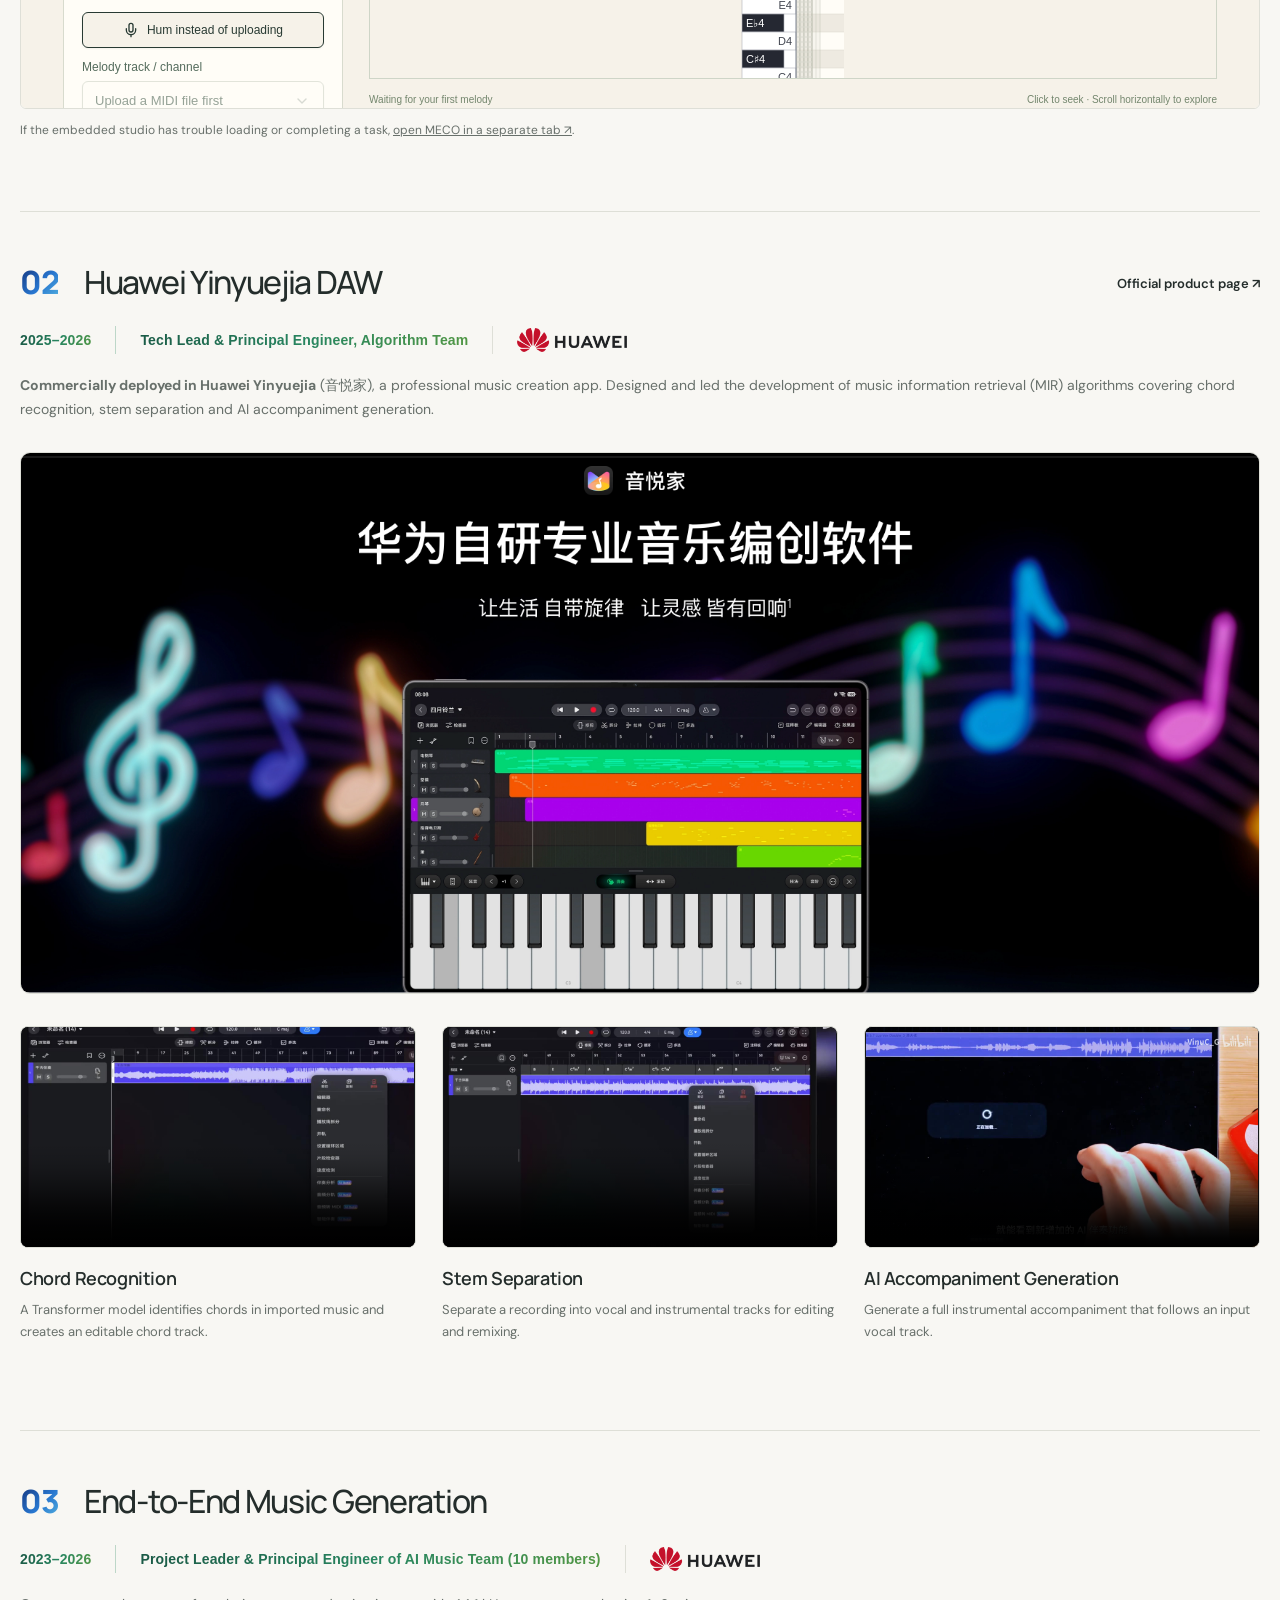
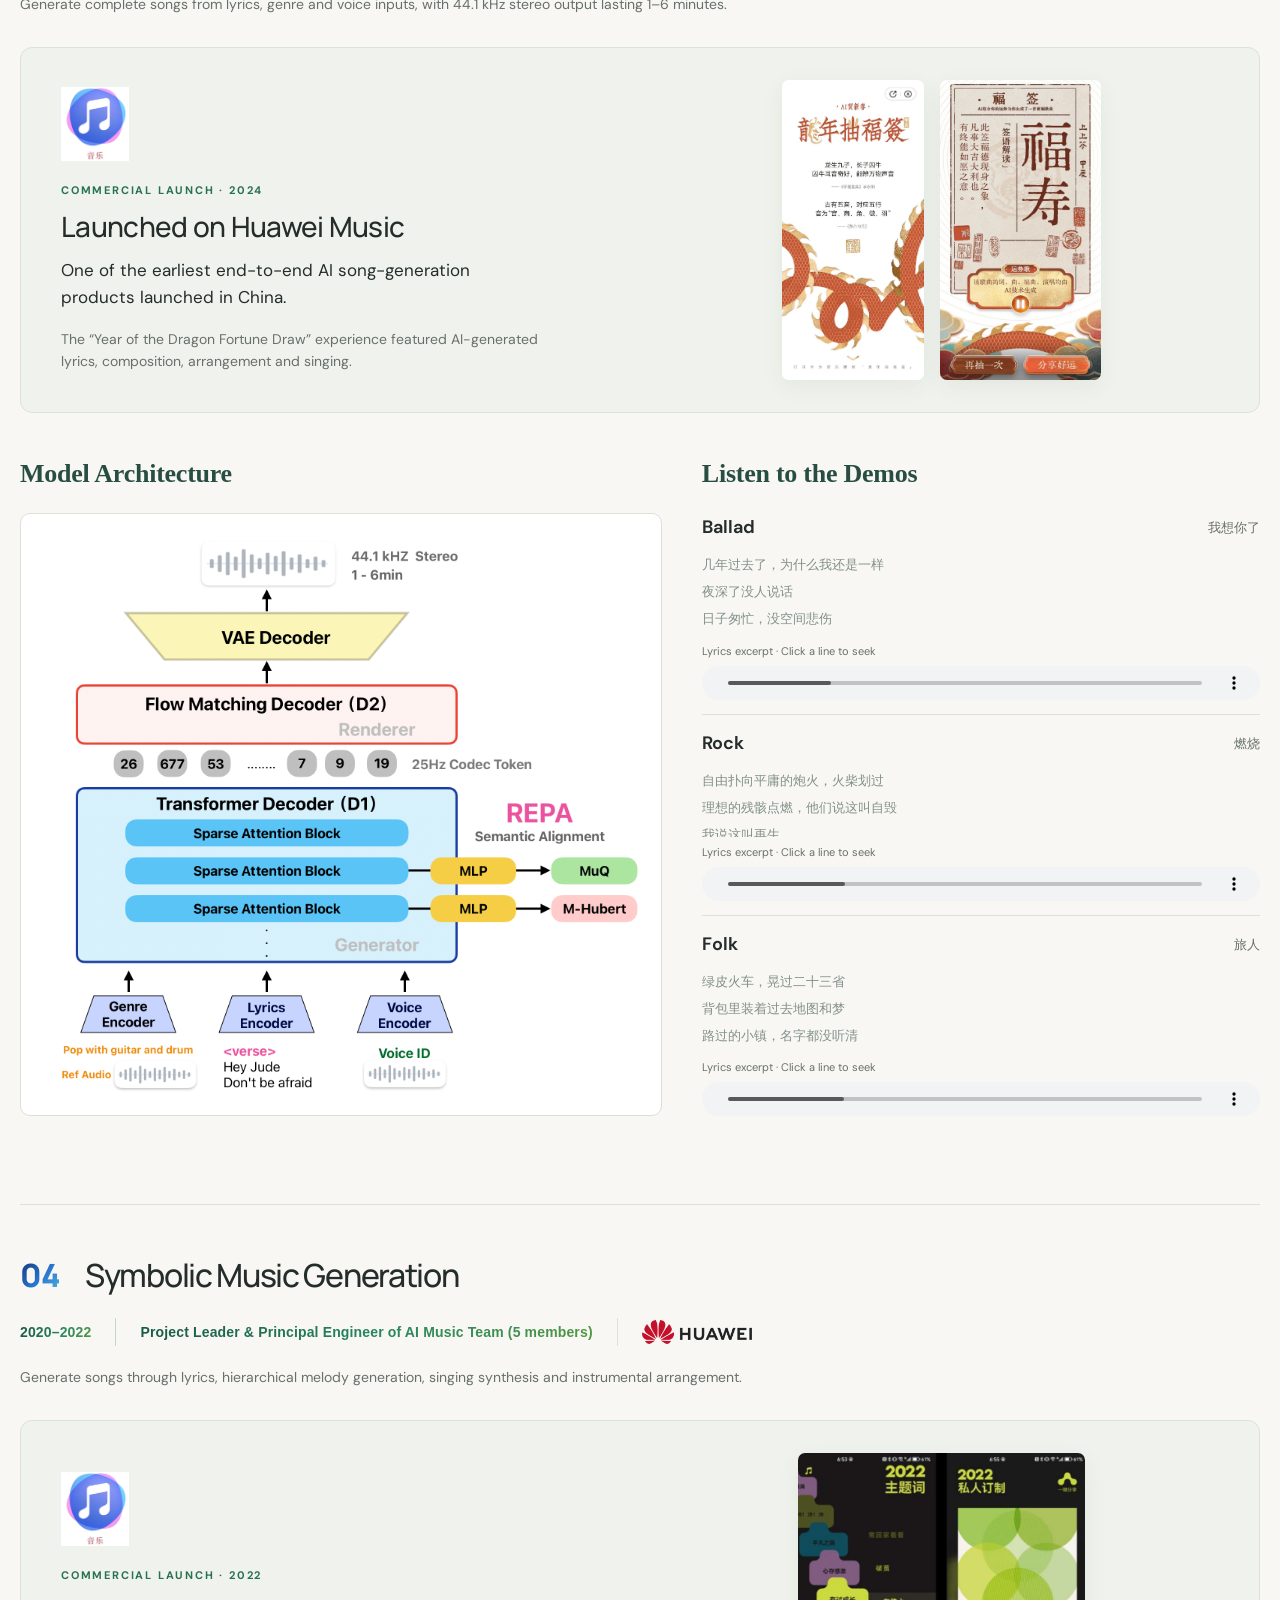
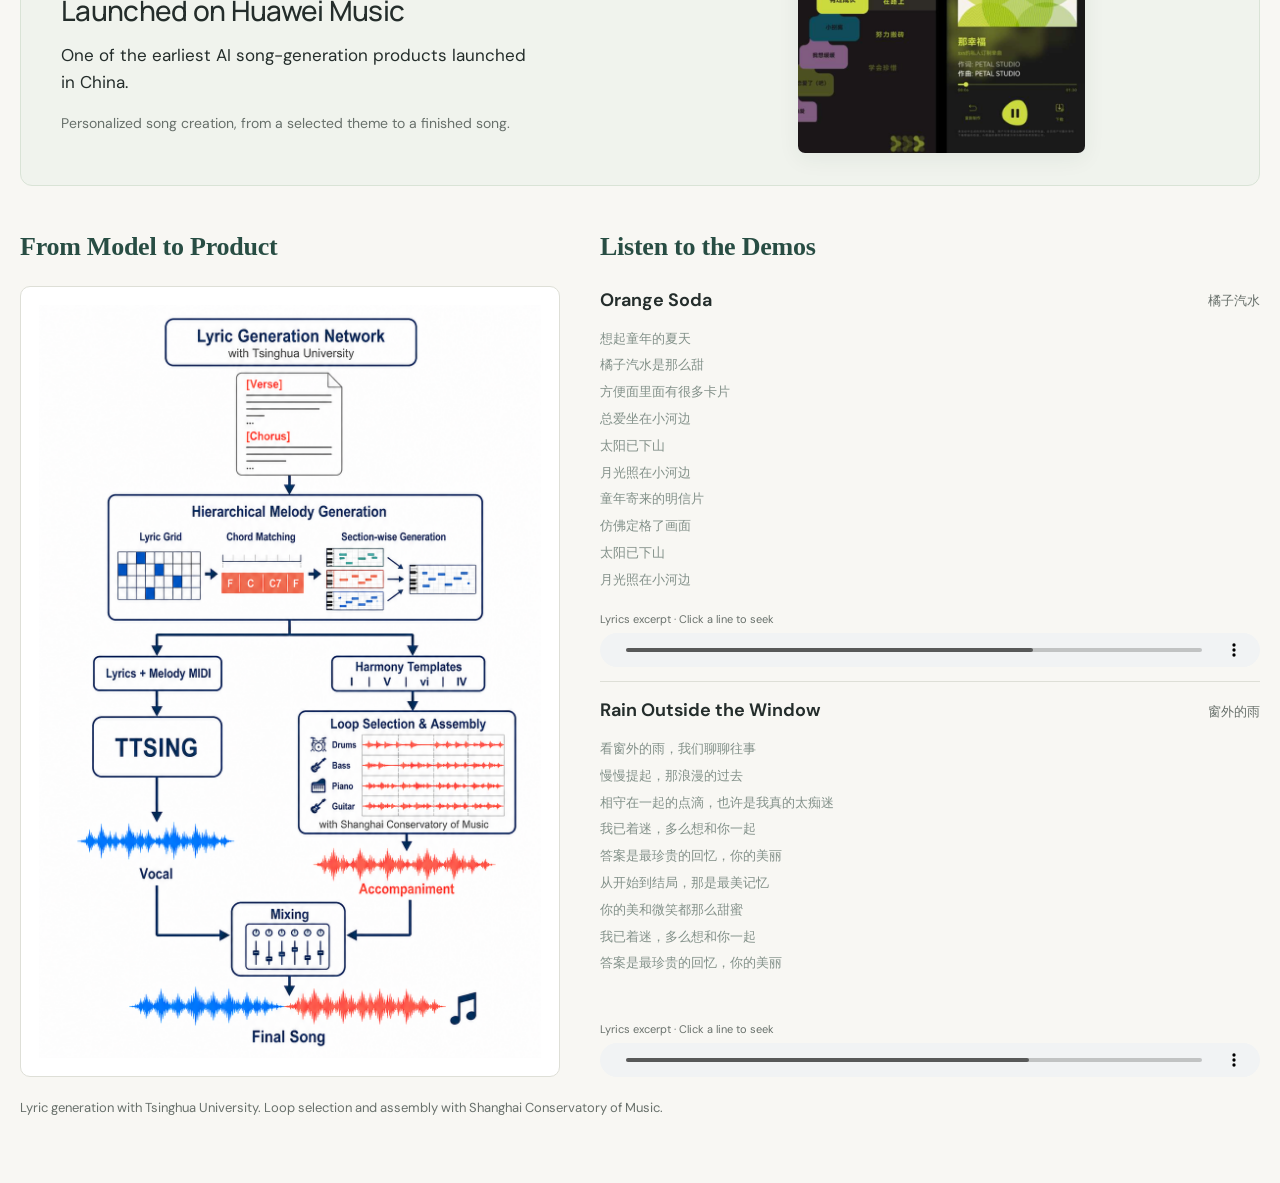
==== commit 1d4c5f2d: "Publish homepage and independent bilingual MECO" ====
--- a/index.html
+++ b/index.html
@@ -86,7 +86,7 @@
 </section>
 <section id="meco" class="meco-section" aria-labelledby="meco-title">
 <div class="meco-heading"><div><p class="eyebrow">PAST WORK</p><h2 id="meco-title"><span class="work-number">01</span><span>MECO</span></h2><p>Generate chords from MIDI Melody</p><p class="meco-period"><time datetime="2026-07">2026.7–Now</time><span class="research-type">Independent Research</span></p></div><a class="text-link" href="meco/" target="_blank" rel="noopener">Open full screen ↗</a></div>
-<iframe src="meco/?v=6541099f0461" title="MECO interactive chord generation studio" allow="autoplay; fullscreen; microphone" loading="lazy" referrerpolicy="strict-origin-when-cross-origin"></iframe>
+<iframe src="meco/?v=5db3a64a45a1" title="MECO interactive chord generation studio" allow="autoplay; fullscreen; microphone" loading="lazy" referrerpolicy="strict-origin-when-cross-origin"></iframe>
 <p class="meco-help">If the embedded studio has trouble loading or completing a task, <a href="meco/" target="_blank" rel="noopener">open MECO in a separate tab ↗</a>.</p>
 </section>
 <section id="yinyuejia" class="product-work" aria-labelledby="yinyuejia-title">
